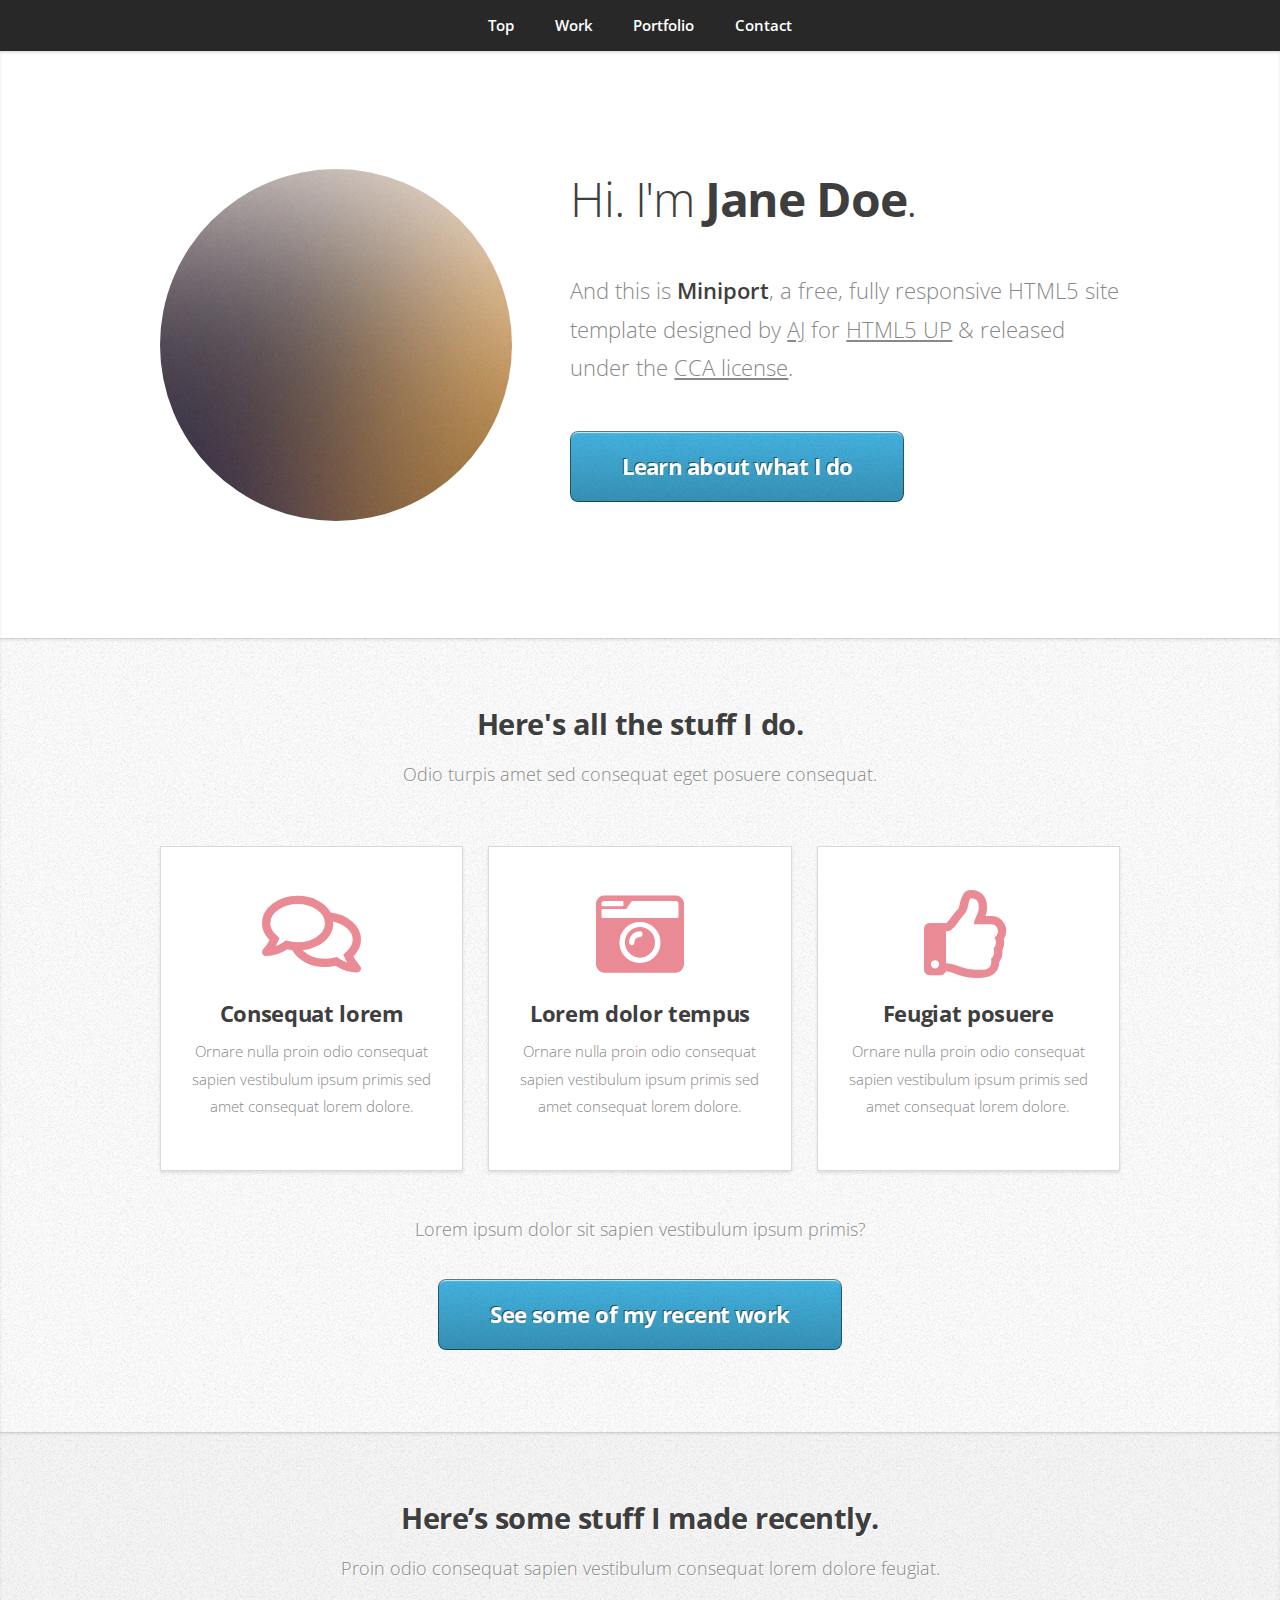
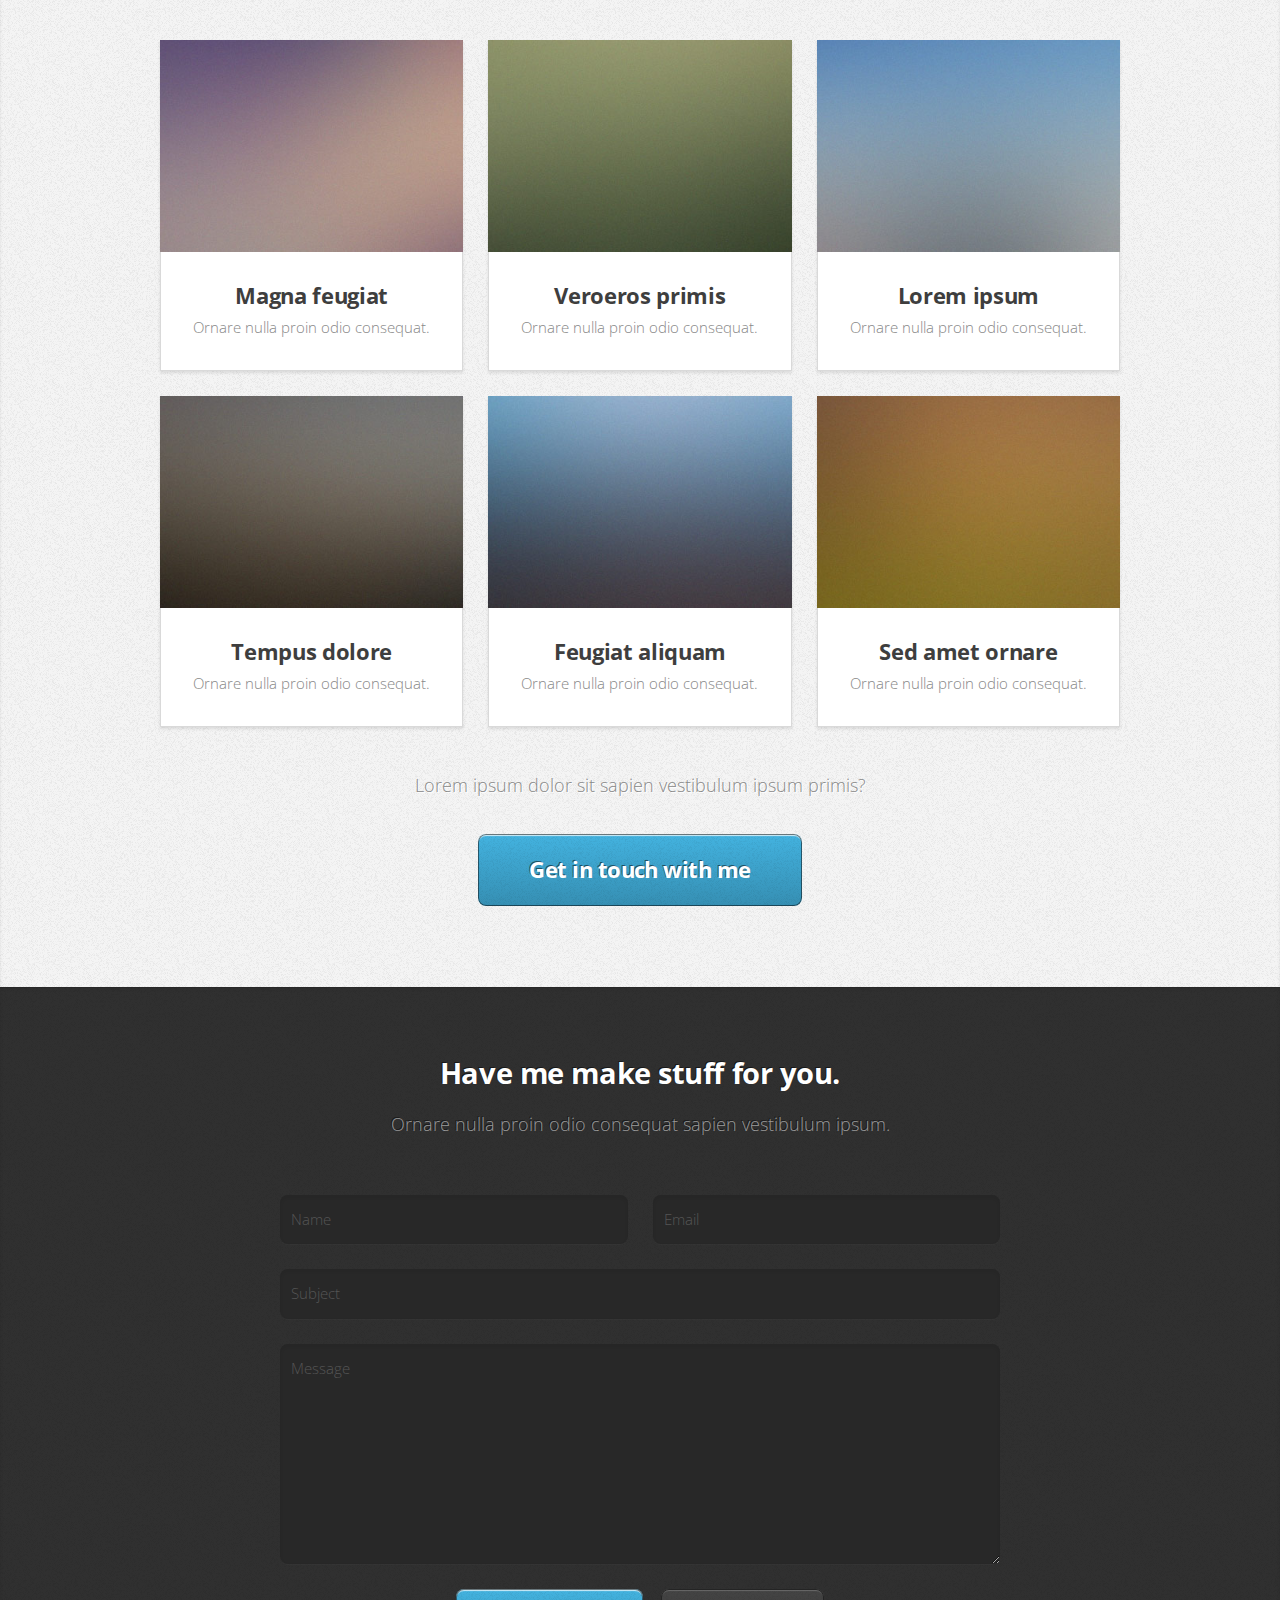
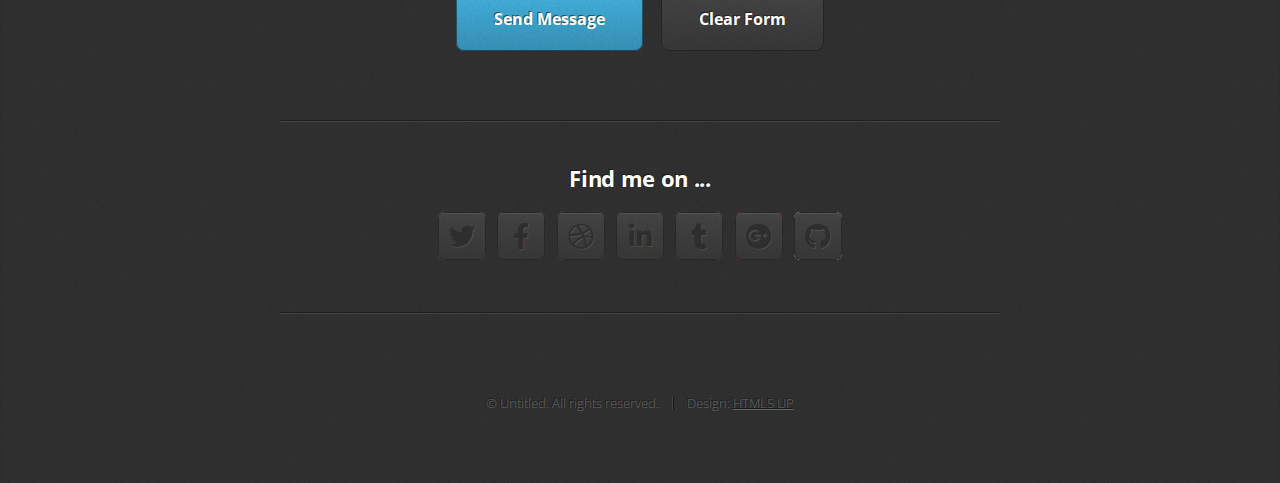
==== index.html @ e56fbe33 "addedTemplate" ====
<!DOCTYPE HTML>
<!--
	Miniport by HTML5 UP
	html5up.net | @ajlkn
	Free for personal and commercial use under the CCA 3.0 license (html5up.net/license)
-->
<html>
	<head>
		<title>Miniport by HTML5 UP</title>
		<meta charset="utf-8" />
		<meta name="viewport" content="width=device-width, initial-scale=1, user-scalable=no" />
		<link rel="stylesheet" href="assets/css/main.css" />
	</head>
	<body class="is-preload">

		<!-- Nav -->
			<nav id="nav">
				<ul class="container">
					<li><a href="#top">Top</a></li>
					<li><a href="#work">Work</a></li>
					<li><a href="#portfolio">Portfolio</a></li>
					<li><a href="#contact">Contact</a></li>
				</ul>
			</nav>

		<!-- Home -->
			<article id="top" class="wrapper style1">
				<div class="container">
					<div class="row">
						<div class="col-4 col-5-large col-12-medium">
							<span class="image fit"><img src="images/pic00.jpg" alt="" /></span>
						</div>
						<div class="col-8 col-7-large col-12-medium">
							<header>
								<h1>Hi. I'm <strong>Jane Doe</strong>.</h1>
							</header>
							<p>And this is <strong>Miniport</strong>, a free, fully responsive HTML5 site template designed by <a href="http://twitter.com/ajlkn">AJ</a> for <a href="http://html5up.net">HTML5 UP</a> &amp; released under the <a href="http://html5up.net/license">CCA license</a>.</p>
							<a href="#work" class="button large scrolly">Learn about what I do</a>
						</div>
					</div>
				</div>
			</article>

		<!-- Work -->
			<article id="work" class="wrapper style2">
				<div class="container">
					<header>
						<h2>Here's all the stuff I do.</h2>
						<p>Odio turpis amet sed consequat eget posuere consequat.</p>
					</header>
					<div class="row aln-center">
						<div class="col-4 col-6-medium col-12-small">
							<section class="box style1">
								<span class="icon featured fa-comments"></span>
								<h3>Consequat lorem</h3>
								<p>Ornare nulla proin odio consequat sapien vestibulum ipsum primis sed amet consequat lorem dolore.</p>
							</section>
						</div>
						<div class="col-4 col-6-medium col-12-small">
							<section class="box style1">
								<span class="icon solid featured fa-camera-retro"></span>
								<h3>Lorem dolor tempus</h3>
								<p>Ornare nulla proin odio consequat sapien vestibulum ipsum primis sed amet consequat lorem dolore.</p>
							</section>
						</div>
						<div class="col-4 col-6-medium col-12-small">
							<section class="box style1">
								<span class="icon featured fa-thumbs-up"></span>
								<h3>Feugiat posuere</h3>
								<p>Ornare nulla proin odio consequat sapien vestibulum ipsum primis sed amet consequat lorem dolore.</p>
							</section>
						</div>
					</div>
					<footer>
						<p>Lorem ipsum dolor sit sapien vestibulum ipsum primis?</p>
						<a href="#portfolio" class="button large scrolly">See some of my recent work</a>
					</footer>
				</div>
			</article>

		<!-- Portfolio -->
			<article id="portfolio" class="wrapper style3">
				<div class="container">
					<header>
						<h2>Here’s some stuff I made recently.</h2>
						<p>Proin odio consequat  sapien vestibulum consequat lorem dolore feugiat.</p>
					</header>
					<div class="row">
						<div class="col-4 col-6-medium col-12-small">
							<article class="box style2">
								<a href="#" class="image featured"><img src="images/pic01.jpg" alt="" /></a>
								<h3><a href="#">Magna feugiat</a></h3>
								<p>Ornare nulla proin odio consequat.</p>
							</article>
						</div>
						<div class="col-4 col-6-medium col-12-small">
							<article class="box style2">
								<a href="#" class="image featured"><img src="images/pic02.jpg" alt="" /></a>
								<h3><a href="#">Veroeros primis</a></h3>
								<p>Ornare nulla proin odio consequat.</p>
							</article>
						</div>
						<div class="col-4 col-6-medium col-12-small">
							<article class="box style2">
								<a href="#" class="image featured"><img src="images/pic03.jpg" alt="" /></a>
								<h3><a href="#">Lorem ipsum</a></h3>
								<p>Ornare nulla proin odio consequat.</p>
							</article>
						</div>
						<div class="col-4 col-6-medium col-12-small">
							<article class="box style2">
								<a href="#" class="image featured"><img src="images/pic04.jpg" alt="" /></a>
								<h3><a href="#">Tempus dolore</a></h3>
								<p>Ornare nulla proin odio consequat.</p>
							</article>
						</div>
						<div class="col-4 col-6-medium col-12-small">
							<article class="box style2">
								<a href="#" class="image featured"><img src="images/pic05.jpg" alt="" /></a>
								<h3><a href="#">Feugiat aliquam</a></h3>
								<p>Ornare nulla proin odio consequat.</p>
							</article>
						</div>
						<div class="col-4 col-6-medium col-12-small">
							<article class="box style2">
								<a href="#" class="image featured"><img src="images/pic06.jpg" alt="" /></a>
								<h3><a href="#">Sed amet ornare</a></h3>
								<p>Ornare nulla proin odio consequat.</p>
							</article>
						</div>
					</div>
					<footer>
						<p>Lorem ipsum dolor sit sapien vestibulum ipsum primis?</p>
						<a href="#contact" class="button large scrolly">Get in touch with me</a>
					</footer>
				</div>
			</article>

		<!-- Contact -->
			<article id="contact" class="wrapper style4">
				<div class="container medium">
					<header>
						<h2>Have me make stuff for you.</h2>
						<p>Ornare nulla proin odio consequat sapien vestibulum ipsum.</p>
					</header>
					<div class="row">
						<div class="col-12">
							<form method="post" action="#">
								<div class="row">
									<div class="col-6 col-12-small">
										<input type="text" name="name" id="name" placeholder="Name" />
									</div>
									<div class="col-6 col-12-small">
										<input type="text" name="email" id="email" placeholder="Email" />
									</div>
									<div class="col-12">
										<input type="text" name="subject" id="subject" placeholder="Subject" />
									</div>
									<div class="col-12">
										<textarea name="message" id="message" placeholder="Message"></textarea>
									</div>
									<div class="col-12">
										<ul class="actions">
											<li><input type="submit" value="Send Message" /></li>
											<li><input type="reset" value="Clear Form" class="alt" /></li>
										</ul>
									</div>
								</div>
							</form>
						</div>
						<div class="col-12">
							<hr />
							<h3>Find me on ...</h3>
							<ul class="social">
								<li><a href="#" class="icon brands fa-twitter"><span class="label">Twitter</span></a></li>
								<li><a href="#" class="icon brands fa-facebook-f"><span class="label">Facebook</span></a></li>
								<li><a href="#" class="icon brands fa-dribbble"><span class="label">Dribbble</span></a></li>
								<li><a href="#" class="icon brands fa-linkedin-in"><span class="label">LinkedIn</span></a></li>
								<li><a href="#" class="icon brands fa-tumblr"><span class="label">Tumblr</span></a></li>
								<li><a href="#" class="icon brands fa-google-plus"><span class="label">Google+</span></a></li>
								<li><a href="#" class="icon brands fa-github"><span class="label">Github</span></a></li>
								<!--
								<li><a href="#" class="icon solid fa-rss"><span>RSS</span></a></li>
								<li><a href="#" class="icon brands fa-instagram"><span>Instagram</span></a></li>
								<li><a href="#" class="icon brands fa-foursquare"><span>Foursquare</span></a></li>
								<li><a href="#" class="icon brands fa-skype"><span>Skype</span></a></li>
								<li><a href="#" class="icon brands fa-soundcloud"><span>Soundcloud</span></a></li>
								<li><a href="#" class="icon brands fa-youtube"><span>YouTube</span></a></li>
								<li><a href="#" class="icon brands fa-blogger"><span>Blogger</span></a></li>
								<li><a href="#" class="icon brands fa-flickr"><span>Flickr</span></a></li>
								<li><a href="#" class="icon brands fa-vimeo"><span>Vimeo</span></a></li>
								-->
							</ul>
							<hr />
						</div>
					</div>
					<footer>
						<ul id="copyright">
							<li>&copy; Untitled. All rights reserved.</li><li>Design: <a href="http://html5up.net">HTML5 UP</a></li>
						</ul>
					</footer>
				</div>
			</article>

		<!-- Scripts -->
			<script src="assets/js/jquery.min.js"></script>
			<script src="assets/js/jquery.scrolly.min.js"></script>
			<script src="assets/js/browser.min.js"></script>
			<script src="assets/js/breakpoints.min.js"></script>
			<script src="assets/js/util.js"></script>
			<script src="assets/js/main.js"></script>

	</body>
</html>
---- assets/css/main.css ----
@import url("https://fonts.googleapis.com/css?family=Open+Sans:300,300italic,600,600italic,700");
@import url("fontawesome-all.min.css");

/*
	Miniport by HTML5 UP
	html5up.net | @ajlkn
	Free for personal and commercial use under the CCA 3.0 license (html5up.net/license)
*/

html, body, div, span, applet, object,
iframe, h1, h2, h3, h4, h5, h6, p, blockquote,
pre, a, abbr, acronym, address, big, cite,
code, del, dfn, em, img, ins, kbd, q, s, samp,
small, strike, strong, sub, sup, tt, var, b,
u, i, center, dl, dt, dd, ol, ul, li, fieldset,
form, label, legend, table, caption, tbody,
tfoot, thead, tr, th, td, article, aside,
canvas, details, embed, figure, figcaption,
footer, header, hgroup, menu, nav, output, ruby,
section, summary, time, mark, audio, video {
	margin: 0;
	padding: 0;
	border: 0;
	font-size: 100%;
	font: inherit;
	vertical-align: baseline;}

article, aside, details, figcaption, figure,
footer, header, hgroup, menu, nav, section {
	display: block;}

body {
	line-height: 1;
}

ol, ul {
	list-style: none;
}

blockquote, q {
	quotes: none;
}

	blockquote:before, blockquote:after, q:before, q:after {
		content: '';
		content: none;
	}

table {
	border-collapse: collapse;
	border-spacing: 0;
}

body {
	-webkit-text-size-adjust: none;
}

mark {
	background-color: transparent;
	color: inherit;
}

input::-moz-focus-inner {
	border: 0;
	padding: 0;
}

input, select, textarea {
	-moz-appearance: none;
	-webkit-appearance: none;
	-ms-appearance: none;
	appearance: none;
}

/* Basic */

	html {
		box-sizing: border-box;
	}

	*, *:before, *:after {
		box-sizing: inherit;
	}

	body {
		padding-top: 3.5em;
	}

		body.is-preload *, body.is-preload *:before, body.is-preload *:after {
			-moz-animation: none !important;
			-webkit-animation: none !important;
			-ms-animation: none !important;
			animation: none !important;
			-moz-transition: none !important;
			-webkit-transition: none !important;
			-ms-transition: none !important;
			transition: none !important;
		}

	body, input, textarea, select {
		font-family: 'Open Sans', sans-serif;
		line-height: 1.85em;
		color: #888;
		font-weight: 300;
		font-size: 13pt;
	}

	a {
		-moz-transition: color .2s ease-in-out;
		-webkit-transition: color .2s ease-in-out;
		-ms-transition: color .2s ease-in-out;
		transition: color .2s ease-in-out;
		color: #43B3E0;
		text-decoration: underline;
	}

		a:hover {
			color: #43bff0 !important;
		}

		a img {
			border: 0;
		}

	b, strong {
		font-weight: 600;
		color: #3e3e3e;
	}

	i, em {
		font-style: italic;
	}

	sub {
		position: relative;
		top: 0.5em;
		font-size: 0.8em;
	}

	sup {
		position: relative;
		top: -0.5em;
		font-size: 0.8em;
	}

	blockquote {
		border-left: solid 0.75em #eee;
		padding: 1em 0 1em 1.5em;
		font-style: italic;
	}

	h1, h2, h3, h4, h5, h6 {
		color: #3e3e3e;
		margin: 0 0 0.75em 0;
	}

	h1 a, h2 a, h3 a, h4 a, h5 a, h6 a {
		text-decoration: none;
		color: inherit;
	}

	h2, h3, h4, h5, h6 {
		font-weight: 700;
	}

	h1 {
		font-size: 3.25em;
		letter-spacing: -0.025em;
		font-weight: 300;
	}

		h1 strong {
			font-weight: 700;
		}

	h2 {
		font-size: 2em;
		letter-spacing: -0.015em;
	}

	h3 {
		font-size: 1.5em;
		letter-spacing: -0.015em;
	}

	em, i {
		font-style: italic;
	}

	br.clear {
		clear: both;
	}

	hr {
		border: 0;
		border-top: solid 1px #444;
		border-top-color: rgba(0, 0, 0, 0.35);
		box-shadow: 0px 1px 0px 0px rgba(255, 255, 255, 0.1);
		height: 1px;
		margin: 3em 0;
	}

	p, ul, ol, dl, table {
		margin-bottom: 2em;
	}

	header {
		margin: 0 0 3em 0;
	}

		header > p {
			font-size: 1.25em;
			margin: 0;
		}

	footer {
		margin: 3em 0 0 0;
	}

		footer > p {
			font-size: 1.25em;
		}

/* Container */

	.container {
		margin: 0 auto;
		max-width: calc(100% - 50px);
		width: 1200px;
	}

		.container.medium {
			width: 900px;
		}

		@media screen and (max-width: 1680px) {

			.container {
				width: 1200px;
			}

				.container.medium {
					width: 900px;
				}

		}

		@media screen and (max-width: 1280px) {

			.container {
				width: 960px;
			}

				.container.medium {
					width: 720px;
				}

		}

		@media screen and (max-width: 980px) {

			.container {
				width: 100%;
			}

				.container.medium {
					width: 75%;
				}

		}

		@media screen and (max-width: 736px) {

			.container {
				width: 100%;
				max-width: calc(100% - 30px);
			}

				.container.medium {
					width: 100%;
				}

		}

/* Row */

	.row {
		display: flex;
		flex-wrap: wrap;
		box-sizing: border-box;
		align-items: stretch;
	}

		.row > * {
			box-sizing: border-box;
		}

		.row.gtr-uniform > * > :last-child {
			margin-bottom: 0;
		}

		.row.aln-left {
			justify-content: flex-start;
		}

		.row.aln-center {
			justify-content: center;
		}

		.row.aln-right {
			justify-content: flex-end;
		}

		.row.aln-top {
			align-items: flex-start;
		}

		.row.aln-middle {
			align-items: center;
		}

		.row.aln-bottom {
			align-items: flex-end;
		}

		.row > .imp {
			order: -1;
		}

		.row > .col-1 {
			width: 8.33333%;
		}

		.row > .off-1 {
			margin-left: 8.33333%;
		}

		.row > .col-2 {
			width: 16.66667%;
		}

		.row > .off-2 {
			margin-left: 16.66667%;
		}

		.row > .col-3 {
			width: 25%;
		}

		.row > .off-3 {
			margin-left: 25%;
		}

		.row > .col-4 {
			width: 33.33333%;
		}

		.row > .off-4 {
			margin-left: 33.33333%;
		}

		.row > .col-5 {
			width: 41.66667%;
		}

		.row > .off-5 {
			margin-left: 41.66667%;
		}

		.row > .col-6 {
			width: 50%;
		}

		.row > .off-6 {
			margin-left: 50%;
		}

		.row > .col-7 {
			width: 58.33333%;
		}

		.row > .off-7 {
			margin-left: 58.33333%;
		}

		.row > .col-8 {
			width: 66.66667%;
		}

		.row > .off-8 {
			margin-left: 66.66667%;
		}

		.row > .col-9 {
			width: 75%;
		}

		.row > .off-9 {
			margin-left: 75%;
		}

		.row > .col-10 {
			width: 83.33333%;
		}

		.row > .off-10 {
			margin-left: 83.33333%;
		}

		.row > .col-11 {
			width: 91.66667%;
		}

		.row > .off-11 {
			margin-left: 91.66667%;
		}

		.row > .col-12 {
			width: 100%;
		}

		.row > .off-12 {
			margin-left: 100%;
		}

		.row.gtr-0 {
			margin-top: 0px;
			margin-left: 0px;
		}

			.row.gtr-0 > * {
				padding: 0px 0 0 0px;
			}

			.row.gtr-0.gtr-uniform {
				margin-top: 0px;
			}

				.row.gtr-0.gtr-uniform > * {
					padding-top: 0px;
				}

		.row.gtr-25 {
			margin-top: -6.25px;
			margin-left: -6.25px;
		}

			.row.gtr-25 > * {
				padding: 6.25px 0 0 6.25px;
			}

			.row.gtr-25.gtr-uniform {
				margin-top: -6.25px;
			}

				.row.gtr-25.gtr-uniform > * {
					padding-top: 6.25px;
				}

		.row.gtr-50 {
			margin-top: -12.5px;
			margin-left: -12.5px;
		}

			.row.gtr-50 > * {
				padding: 12.5px 0 0 12.5px;
			}

			.row.gtr-50.gtr-uniform {
				margin-top: -12.5px;
			}

				.row.gtr-50.gtr-uniform > * {
					padding-top: 12.5px;
				}

		.row {
			margin-top: -25px;
			margin-left: -25px;
		}

			.row > * {
				padding: 25px 0 0 25px;
			}

			.row.gtr-uniform {
				margin-top: -25px;
			}

				.row.gtr-uniform > * {
					padding-top: 25px;
				}

		.row.gtr-150 {
			margin-top: -37.5px;
			margin-left: -37.5px;
		}

			.row.gtr-150 > * {
				padding: 37.5px 0 0 37.5px;
			}

			.row.gtr-150.gtr-uniform {
				margin-top: -37.5px;
			}

				.row.gtr-150.gtr-uniform > * {
					padding-top: 37.5px;
				}

		.row.gtr-200 {
			margin-top: -50px;
			margin-left: -50px;
		}

			.row.gtr-200 > * {
				padding: 50px 0 0 50px;
			}

			.row.gtr-200.gtr-uniform {
				margin-top: -50px;
			}

				.row.gtr-200.gtr-uniform > * {
					padding-top: 50px;
				}

		@media screen and (max-width: 1680px) {

			.row {
				display: flex;
				flex-wrap: wrap;
				box-sizing: border-box;
				align-items: stretch;
			}

				.row > * {
					box-sizing: border-box;
				}

				.row.gtr-uniform > * > :last-child {
					margin-bottom: 0;
				}

				.row.aln-left {
					justify-content: flex-start;
				}

				.row.aln-center {
					justify-content: center;
				}

				.row.aln-right {
					justify-content: flex-end;
				}

				.row.aln-top {
					align-items: flex-start;
				}

				.row.aln-middle {
					align-items: center;
				}

				.row.aln-bottom {
					align-items: flex-end;
				}

				.row > .imp-xlarge {
					order: -1;
				}

				.row > .col-1-xlarge {
					width: 8.33333%;
				}

				.row > .off-1-xlarge {
					margin-left: 8.33333%;
				}

				.row > .col-2-xlarge {
					width: 16.66667%;
				}

				.row > .off-2-xlarge {
					margin-left: 16.66667%;
				}

				.row > .col-3-xlarge {
					width: 25%;
				}

				.row > .off-3-xlarge {
					margin-left: 25%;
				}

				.row > .col-4-xlarge {
					width: 33.33333%;
				}

				.row > .off-4-xlarge {
					margin-left: 33.33333%;
				}

				.row > .col-5-xlarge {
					width: 41.66667%;
				}

				.row > .off-5-xlarge {
					margin-left: 41.66667%;
				}

				.row > .col-6-xlarge {
					width: 50%;
				}

				.row > .off-6-xlarge {
					margin-left: 50%;
				}

				.row > .col-7-xlarge {
					width: 58.33333%;
				}

				.row > .off-7-xlarge {
					margin-left: 58.33333%;
				}

				.row > .col-8-xlarge {
					width: 66.66667%;
				}

				.row > .off-8-xlarge {
					margin-left: 66.66667%;
				}

				.row > .col-9-xlarge {
					width: 75%;
				}

				.row > .off-9-xlarge {
					margin-left: 75%;
				}

				.row > .col-10-xlarge {
					width: 83.33333%;
				}

				.row > .off-10-xlarge {
					margin-left: 83.33333%;
				}

				.row > .col-11-xlarge {
					width: 91.66667%;
				}

				.row > .off-11-xlarge {
					margin-left: 91.66667%;
				}

				.row > .col-12-xlarge {
					width: 100%;
				}

				.row > .off-12-xlarge {
					margin-left: 100%;
				}

				.row.gtr-0 {
					margin-top: 0px;
					margin-left: 0px;
				}

					.row.gtr-0 > * {
						padding: 0px 0 0 0px;
					}

					.row.gtr-0.gtr-uniform {
						margin-top: 0px;
					}

						.row.gtr-0.gtr-uniform > * {
							padding-top: 0px;
						}

				.row.gtr-25 {
					margin-top: -6.25px;
					margin-left: -6.25px;
				}

					.row.gtr-25 > * {
						padding: 6.25px 0 0 6.25px;
					}

					.row.gtr-25.gtr-uniform {
						margin-top: -6.25px;
					}

						.row.gtr-25.gtr-uniform > * {
							padding-top: 6.25px;
						}

				.row.gtr-50 {
					margin-top: -12.5px;
					margin-left: -12.5px;
				}

					.row.gtr-50 > * {
						padding: 12.5px 0 0 12.5px;
					}

					.row.gtr-50.gtr-uniform {
						margin-top: -12.5px;
					}

						.row.gtr-50.gtr-uniform > * {
							padding-top: 12.5px;
						}

				.row {
					margin-top: -25px;
					margin-left: -25px;
				}

					.row > * {
						padding: 25px 0 0 25px;
					}

					.row.gtr-uniform {
						margin-top: -25px;
					}

						.row.gtr-uniform > * {
							padding-top: 25px;
						}

				.row.gtr-150 {
					margin-top: -37.5px;
					margin-left: -37.5px;
				}

					.row.gtr-150 > * {
						padding: 37.5px 0 0 37.5px;
					}

					.row.gtr-150.gtr-uniform {
						margin-top: -37.5px;
					}

						.row.gtr-150.gtr-uniform > * {
							padding-top: 37.5px;
						}

				.row.gtr-200 {
					margin-top: -50px;
					margin-left: -50px;
				}

					.row.gtr-200 > * {
						padding: 50px 0 0 50px;
					}

					.row.gtr-200.gtr-uniform {
						margin-top: -50px;
					}

						.row.gtr-200.gtr-uniform > * {
							padding-top: 50px;
						}

		}

		@media screen and (max-width: 1280px) {

			.row {
				display: flex;
				flex-wrap: wrap;
				box-sizing: border-box;
				align-items: stretch;
			}

				.row > * {
					box-sizing: border-box;
				}

				.row.gtr-uniform > * > :last-child {
					margin-bottom: 0;
				}

				.row.aln-left {
					justify-content: flex-start;
				}

				.row.aln-center {
					justify-content: center;
				}

				.row.aln-right {
					justify-content: flex-end;
				}

				.row.aln-top {
					align-items: flex-start;
				}

				.row.aln-middle {
					align-items: center;
				}

				.row.aln-bottom {
					align-items: flex-end;
				}

				.row > .imp-large {
					order: -1;
				}

				.row > .col-1-large {
					width: 8.33333%;
				}

				.row > .off-1-large {
					margin-left: 8.33333%;
				}

				.row > .col-2-large {
					width: 16.66667%;
				}

				.row > .off-2-large {
					margin-left: 16.66667%;
				}

				.row > .col-3-large {
					width: 25%;
				}

				.row > .off-3-large {
					margin-left: 25%;
				}

				.row > .col-4-large {
					width: 33.33333%;
				}

				.row > .off-4-large {
					margin-left: 33.33333%;
				}

				.row > .col-5-large {
					width: 41.66667%;
				}

				.row > .off-5-large {
					margin-left: 41.66667%;
				}

				.row > .col-6-large {
					width: 50%;
				}

				.row > .off-6-large {
					margin-left: 50%;
				}

				.row > .col-7-large {
					width: 58.33333%;
				}

				.row > .off-7-large {
					margin-left: 58.33333%;
				}

				.row > .col-8-large {
					width: 66.66667%;
				}

				.row > .off-8-large {
					margin-left: 66.66667%;
				}

				.row > .col-9-large {
					width: 75%;
				}

				.row > .off-9-large {
					margin-left: 75%;
				}

				.row > .col-10-large {
					width: 83.33333%;
				}

				.row > .off-10-large {
					margin-left: 83.33333%;
				}

				.row > .col-11-large {
					width: 91.66667%;
				}

				.row > .off-11-large {
					margin-left: 91.66667%;
				}

				.row > .col-12-large {
					width: 100%;
				}

				.row > .off-12-large {
					margin-left: 100%;
				}

				.row.gtr-0 {
					margin-top: 0px;
					margin-left: 0px;
				}

					.row.gtr-0 > * {
						padding: 0px 0 0 0px;
					}

					.row.gtr-0.gtr-uniform {
						margin-top: 0px;
					}

						.row.gtr-0.gtr-uniform > * {
							padding-top: 0px;
						}

				.row.gtr-25 {
					margin-top: -6.25px;
					margin-left: -6.25px;
				}

					.row.gtr-25 > * {
						padding: 6.25px 0 0 6.25px;
					}

					.row.gtr-25.gtr-uniform {
						margin-top: -6.25px;
					}

						.row.gtr-25.gtr-uniform > * {
							padding-top: 6.25px;
						}

				.row.gtr-50 {
					margin-top: -12.5px;
					margin-left: -12.5px;
				}

					.row.gtr-50 > * {
						padding: 12.5px 0 0 12.5px;
					}

					.row.gtr-50.gtr-uniform {
						margin-top: -12.5px;
					}

						.row.gtr-50.gtr-uniform > * {
							padding-top: 12.5px;
						}

				.row {
					margin-top: -25px;
					margin-left: -25px;
				}

					.row > * {
						padding: 25px 0 0 25px;
					}

					.row.gtr-uniform {
						margin-top: -25px;
					}

						.row.gtr-uniform > * {
							padding-top: 25px;
						}

				.row.gtr-150 {
					margin-top: -37.5px;
					margin-left: -37.5px;
				}

					.row.gtr-150 > * {
						padding: 37.5px 0 0 37.5px;
					}

					.row.gtr-150.gtr-uniform {
						margin-top: -37.5px;
					}

						.row.gtr-150.gtr-uniform > * {
							padding-top: 37.5px;
						}

				.row.gtr-200 {
					margin-top: -50px;
					margin-left: -50px;
				}

					.row.gtr-200 > * {
						padding: 50px 0 0 50px;
					}

					.row.gtr-200.gtr-uniform {
						margin-top: -50px;
					}

						.row.gtr-200.gtr-uniform > * {
							padding-top: 50px;
						}

		}

		@media screen and (max-width: 980px) {

			.row {
				display: flex;
				flex-wrap: wrap;
				box-sizing: border-box;
				align-items: stretch;
			}

				.row > * {
					box-sizing: border-box;
				}

				.row.gtr-uniform > * > :last-child {
					margin-bottom: 0;
				}

				.row.aln-left {
					justify-content: flex-start;
				}

				.row.aln-center {
					justify-content: center;
				}

				.row.aln-right {
					justify-content: flex-end;
				}

				.row.aln-top {
					align-items: flex-start;
				}

				.row.aln-middle {
					align-items: center;
				}

				.row.aln-bottom {
					align-items: flex-end;
				}

				.row > .imp-medium {
					order: -1;
				}

				.row > .col-1-medium {
					width: 8.33333%;
				}

				.row > .off-1-medium {
					margin-left: 8.33333%;
				}

				.row > .col-2-medium {
					width: 16.66667%;
				}

				.row > .off-2-medium {
					margin-left: 16.66667%;
				}

				.row > .col-3-medium {
					width: 25%;
				}

				.row > .off-3-medium {
					margin-left: 25%;
				}

				.row > .col-4-medium {
					width: 33.33333%;
				}

				.row > .off-4-medium {
					margin-left: 33.33333%;
				}

				.row > .col-5-medium {
					width: 41.66667%;
				}

				.row > .off-5-medium {
					margin-left: 41.66667%;
				}

				.row > .col-6-medium {
					width: 50%;
				}

				.row > .off-6-medium {
					margin-left: 50%;
				}

				.row > .col-7-medium {
					width: 58.33333%;
				}

				.row > .off-7-medium {
					margin-left: 58.33333%;
				}

				.row > .col-8-medium {
					width: 66.66667%;
				}

				.row > .off-8-medium {
					margin-left: 66.66667%;
				}

				.row > .col-9-medium {
					width: 75%;
				}

				.row > .off-9-medium {
					margin-left: 75%;
				}

				.row > .col-10-medium {
					width: 83.33333%;
				}

				.row > .off-10-medium {
					margin-left: 83.33333%;
				}

				.row > .col-11-medium {
					width: 91.66667%;
				}

				.row > .off-11-medium {
					margin-left: 91.66667%;
				}

				.row > .col-12-medium {
					width: 100%;
				}

				.row > .off-12-medium {
					margin-left: 100%;
				}

				.row.gtr-0 {
					margin-top: 0px;
					margin-left: 0px;
				}

					.row.gtr-0 > * {
						padding: 0px 0 0 0px;
					}

					.row.gtr-0.gtr-uniform {
						margin-top: 0px;
					}

						.row.gtr-0.gtr-uniform > * {
							padding-top: 0px;
						}

				.row.gtr-25 {
					margin-top: -6.25px;
					margin-left: -6.25px;
				}

					.row.gtr-25 > * {
						padding: 6.25px 0 0 6.25px;
					}

					.row.gtr-25.gtr-uniform {
						margin-top: -6.25px;
					}

						.row.gtr-25.gtr-uniform > * {
							padding-top: 6.25px;
						}

				.row.gtr-50 {
					margin-top: -12.5px;
					margin-left: -12.5px;
				}

					.row.gtr-50 > * {
						padding: 12.5px 0 0 12.5px;
					}

					.row.gtr-50.gtr-uniform {
						margin-top: -12.5px;
					}

						.row.gtr-50.gtr-uniform > * {
							padding-top: 12.5px;
						}

				.row {
					margin-top: -25px;
					margin-left: -25px;
				}

					.row > * {
						padding: 25px 0 0 25px;
					}

					.row.gtr-uniform {
						margin-top: -25px;
					}

						.row.gtr-uniform > * {
							padding-top: 25px;
						}

				.row.gtr-150 {
					margin-top: -37.5px;
					margin-left: -37.5px;
				}

					.row.gtr-150 > * {
						padding: 37.5px 0 0 37.5px;
					}

					.row.gtr-150.gtr-uniform {
						margin-top: -37.5px;
					}

						.row.gtr-150.gtr-uniform > * {
							padding-top: 37.5px;
						}

				.row.gtr-200 {
					margin-top: -50px;
					margin-left: -50px;
				}

					.row.gtr-200 > * {
						padding: 50px 0 0 50px;
					}

					.row.gtr-200.gtr-uniform {
						margin-top: -50px;
					}

						.row.gtr-200.gtr-uniform > * {
							padding-top: 50px;
						}

		}

		@media screen and (max-width: 736px) {

			.row {
				display: flex;
				flex-wrap: wrap;
				box-sizing: border-box;
				align-items: stretch;
			}

				.row > * {
					box-sizing: border-box;
				}

				.row.gtr-uniform > * > :last-child {
					margin-bottom: 0;
				}

				.row.aln-left {
					justify-content: flex-start;
				}

				.row.aln-center {
					justify-content: center;
				}

				.row.aln-right {
					justify-content: flex-end;
				}

				.row.aln-top {
					align-items: flex-start;
				}

				.row.aln-middle {
					align-items: center;
				}

				.row.aln-bottom {
					align-items: flex-end;
				}

				.row > .imp-small {
					order: -1;
				}

				.row > .col-1-small {
					width: 8.33333%;
				}

				.row > .off-1-small {
					margin-left: 8.33333%;
				}

				.row > .col-2-small {
					width: 16.66667%;
				}

				.row > .off-2-small {
					margin-left: 16.66667%;
				}

				.row > .col-3-small {
					width: 25%;
				}

				.row > .off-3-small {
					margin-left: 25%;
				}

				.row > .col-4-small {
					width: 33.33333%;
				}

				.row > .off-4-small {
					margin-left: 33.33333%;
				}

				.row > .col-5-small {
					width: 41.66667%;
				}

				.row > .off-5-small {
					margin-left: 41.66667%;
				}

				.row > .col-6-small {
					width: 50%;
				}

				.row > .off-6-small {
					margin-left: 50%;
				}

				.row > .col-7-small {
					width: 58.33333%;
				}

				.row > .off-7-small {
					margin-left: 58.33333%;
				}

				.row > .col-8-small {
					width: 66.66667%;
				}

				.row > .off-8-small {
					margin-left: 66.66667%;
				}

				.row > .col-9-small {
					width: 75%;
				}

				.row > .off-9-small {
					margin-left: 75%;
				}

				.row > .col-10-small {
					width: 83.33333%;
				}

				.row > .off-10-small {
					margin-left: 83.33333%;
				}

				.row > .col-11-small {
					width: 91.66667%;
				}

				.row > .off-11-small {
					margin-left: 91.66667%;
				}

				.row > .col-12-small {
					width: 100%;
				}

				.row > .off-12-small {
					margin-left: 100%;
				}

				.row.gtr-0 {
					margin-top: 0px;
					margin-left: 0px;
				}

					.row.gtr-0 > * {
						padding: 0px 0 0 0px;
					}

					.row.gtr-0.gtr-uniform {
						margin-top: 0px;
					}

						.row.gtr-0.gtr-uniform > * {
							padding-top: 0px;
						}

				.row.gtr-25 {
					margin-top: -3.75px;
					margin-left: -3.75px;
				}

					.row.gtr-25 > * {
						padding: 3.75px 0 0 3.75px;
					}

					.row.gtr-25.gtr-uniform {
						margin-top: -3.75px;
					}

						.row.gtr-25.gtr-uniform > * {
							padding-top: 3.75px;
						}

				.row.gtr-50 {
					margin-top: -7.5px;
					margin-left: -7.5px;
				}

					.row.gtr-50 > * {
						padding: 7.5px 0 0 7.5px;
					}

					.row.gtr-50.gtr-uniform {
						margin-top: -7.5px;
					}

						.row.gtr-50.gtr-uniform > * {
							padding-top: 7.5px;
						}

				.row {
					margin-top: -15px;
					margin-left: -15px;
				}

					.row > * {
						padding: 15px 0 0 15px;
					}

					.row.gtr-uniform {
						margin-top: -15px;
					}

						.row.gtr-uniform > * {
							padding-top: 15px;
						}

				.row.gtr-150 {
					margin-top: -22.5px;
					margin-left: -22.5px;
				}

					.row.gtr-150 > * {
						padding: 22.5px 0 0 22.5px;
					}

					.row.gtr-150.gtr-uniform {
						margin-top: -22.5px;
					}

						.row.gtr-150.gtr-uniform > * {
							padding-top: 22.5px;
						}

				.row.gtr-200 {
					margin-top: -30px;
					margin-left: -30px;
				}

					.row.gtr-200 > * {
						padding: 30px 0 0 30px;
					}

					.row.gtr-200.gtr-uniform {
						margin-top: -30px;
					}

						.row.gtr-200.gtr-uniform > * {
							padding-top: 30px;
						}

		}

/* Form */

	form label {
		color: #3e3e3e;
		font-weight: 700;
		display: block;
		margin: 0 0 0.5em 0;
	}

	form input[type=text],
	form input[type=email],
	form input[type=password],
	form select,
	form textarea {
		-moz-transition: background .2s ease-in-out, box-shadow .2s ease-in-out;
		-webkit-transition: background .2s ease-in-out, box-shadow .2s ease-in-out;
		-ms-transition: background .2s ease-in-out, box-shadow .2s ease-in-out;
		transition: background .2s ease-in-out, box-shadow .2s ease-in-out;
		-webkit-appearance: none;
		display: block;
		border: 0;
		padding: 0.75em;
		font-size: 1em;
		border-radius: 8px;
		border: solid 1px #ddd;
		background: #fff;
		color: #bbb;
		box-shadow: inset 0px 2px 3px 1px rgba(0, 0, 0, 0.05), 0px 1px 0px 0px rgba(255, 255, 255, 0.025);
		width: 100%;
	}

		form input[type=text]:focus,
		form input[type=email]:focus,
		form input[type=password]:focus,
		form select:focus,
		form textarea:focus {
			background: #fafafa;
			box-shadow: inset 0px 2px 5px 0px rgba(0, 0, 0, 0.05), 0px 1px 0px 0px rgba(255, 255, 255, 0.025), inset 0px 0px 2px 1px #43bff0;
		}

	form textarea {
		height: 15em;
	}

	form .actions:last-child {
		margin-bottom: 0;
	}

	form ::-webkit-input-placeholder {
		color: #555 !important;
	}

	form :-moz-placeholder {
		color: #555 !important;
	}

	form ::-moz-placeholder {
		color: #555 !important;
	}

	form :-ms-input-placeholder {
		color: #555 !important;
	}

	form ::-moz-focus-inner {
		border: 0;
	}

/* Tables */

	table {
		width: 100%;
	}

		table.default {
			width: 100%;
		}

			table.default tr {
				border-top: solid 1px #eee;
			}

				table.default tr:first-child {
					border-top: 0;
				}

			table.default td {
				padding: 0.5em 1em 0.5em 1em;
			}

			table.default th {
				text-align: left;
				padding: 0.5em 1em 0.5em 1em;
				font-weight: 600;
				margin: 0 0 1em 0;
			}

			table.default thead {
				background: #4f4f4f;
				color: #fff;
			}

/* Section/Article */

	section, article {
		margin-bottom: 3em;
	}

	section > :last-child,
	article > :last-child,
	section:last-child,
	article:last-child {
		margin-bottom: 0;
	}

/* Image */

	.image {
		display: inline-block;
		position: relative;
	}

		.image img {
			display: block;
			width: 100%;
		}

		.image.fit {
			display: block;
			width: 100%;
		}

		.image.featured {
			display: block;
			width: 100%;
			margin: 0 0 2em 0;
		}

		.image.left {
			float: left;
			margin: 0 2em 2em 0;
		}

		.image.centered {
			display: block;
			margin: 0 0 2em 0;
		}

			.image.centered img {
				margin: 0 auto;
				width: auto;
			}

/* Button */

	input[type="button"],
	input[type="submit"],
	input[type="reset"],
	button,
	.button {
		background-image: url("images/bg.png"), -moz-linear-gradient(top, rgba(0, 0, 0, 0), rgba(0, 0, 0, 0.2));
		background-image: url("images/bg.png"), -webkit-linear-gradient(top, rgba(0, 0, 0, 0), rgba(0, 0, 0, 0.2));
		background-image: url("images/bg.png"), -ms-linear-gradient(top, rgba(0, 0, 0, 0), rgba(0, 0, 0, 0.2));
		background-image: url("images/bg.png"), linear-gradient(top, rgba(0, 0, 0, 0), rgba(0, 0, 0, 0.2));
		-moz-transition: background-color .2s ease-in-out;
		-webkit-transition: background-color .2s ease-in-out;
		-ms-transition: background-color .2s ease-in-out;
		transition: background-color .2s ease-in-out;
		-webkit-appearance: none;
		position: relative;
		display: inline-block;
		color: #fff !important;
		text-decoration: none;
		font-weight: 700;
		border: 0;
		outline: 0;
		cursor: pointer;
		border-radius: 8px;
		text-shadow: -1px -1px 0.5px rgba(0, 0, 0, 0.5);
		overflow: hidden;
		box-shadow: inset 0px 0px 0px 1px rgba(0, 0, 0, 0.5), inset 0px 2px 1px 0px rgba(255, 255, 255, 0.75);
		background-color: #43B3E0;
		padding: 1em 2.35em 1em 2.35em;
		font-size: 1.1em;
		max-width: 24em;
	}

		input[type="button"]:hover,
		input[type="submit"]:hover,
		input[type="reset"]:hover,
		button:hover,
		.button:hover {
			background-color: #43bff0;
			color: #fff !important;
		}

		input[type="button"]:active,
		input[type="submit"]:active,
		input[type="reset"]:active,
		button:active,
		.button:active {
			background-color: #3BA8D3;
			top: 1px;
		}

		input[type="button"].large,
		input[type="submit"].large,
		input[type="reset"].large,
		button.large,
		.button.large {
			font-size: 1.5em;
			letter-spacing: -0.025em;
		}

		input[type="button"].alt,
		input[type="submit"].alt,
		input[type="reset"].alt,
		button.alt,
		.button.alt {
			background-color: #444;
			box-shadow: inset 0px 0px 0px 1px #242424, inset 0px 2px 1px 0px rgba(255, 255, 255, 0.2);
		}

			input[type="button"].alt:hover,
			input[type="submit"].alt:hover,
			input[type="reset"].alt:hover,
			button.alt:hover,
			.button.alt:hover {
				background-color: #4f4f4f;
				color: #fff !important;
			}

			input[type="button"].alt:active,
			input[type="submit"].alt:active,
			input[type="reset"].alt:active,
			button.alt:active,
			.button.alt:active {
				background-color: #3f3f3f;
			}

/* List */

	ul {
		list-style: disc;
		padding-left: 1em;
	}

		ul li {
			padding-left: 0.5em;
		}

	ol {
		list-style: decimal;
		padding-left: 1.25em;
	}

		ol li {
			padding-left: 0.25em;
		}

/* Social */

	ul.social {
		cursor: default;
		margin: 0;
		list-style: none;
		padding-left: 0;
	}

		ul.social li {
			position: relative;
			display: inline-block;
			margin: 0.25em;
			top: 0;
			padding-left: 0;
		}

			ul.social li a {
				-moz-transition: top .2s ease-in-out;
				-webkit-transition: top .2s ease-in-out;
				-ms-transition: top .2s ease-in-out;
				transition: top .2s ease-in-out;
				display: block;
				width: 48px;
				height: 48px;
				border-radius: 6px;
				top: 0;
				position: relative;
			}

				ul.social li a:before {
					background-image: url("images/bg.png"), -moz-linear-gradient(top, rgba(0, 0, 0, 0), rgba(0, 0, 0, 0.2));
					background-image: url("images/bg.png"), -webkit-linear-gradient(top, rgba(0, 0, 0, 0), rgba(0, 0, 0, 0.2));
					background-image: url("images/bg.png"), -ms-linear-gradient(top, rgba(0, 0, 0, 0), rgba(0, 0, 0, 0.2));
					background-image: url("images/bg.png"), linear-gradient(top, rgba(0, 0, 0, 0), rgba(0, 0, 0, 0.2));
					-moz-transition: background-color .2s ease-in-out;
					-webkit-transition: background-color .2s ease-in-out;
					-ms-transition: background-color .2s ease-in-out;
					transition: background-color .2s ease-in-out;
					background-color: #444;
					border-radius: 6px;
					box-shadow: inset 0px 0px 0px 1px #282828, inset 0px 2px 1px 0px rgba(255, 255, 255, 0.1);
					color: #2E2E2E !important;
					display: block;
					font-size: 26px;
					height: 48px;
					line-height: 48px;
					text-align: center;
					outline: 0;
					overflow: hidden;
					text-shadow: 1px 1px 0px rgba(255, 255, 255, 0.1);
					width: 48px;
				}

				ul.social li a.fa-twitter {
					background-color: #2DAAE4;
				}

				ul.social li a.fa-facebook-f {
					background-color: #3C5A98;
				}

				ul.social li a.fa-dribbble {
					background-color: #C4376B;
				}

				ul.social li a.fa-linkedin-in {
					background-color: #006599;
				}

				ul.social li a.fa-tumblr {
					background-color: #51718A;
				}

				ul.social li a.fa-google-plus {
					background-color: #DA2713;
				}

				ul.social li a.fa-github {
					background-color: #FAFAFA;
				}

				ul.social li a.fa-rss {
					background-color: #F2600B;
				}

				ul.social li a.fa-instagram {
					background-color: #E0D7C8;
				}

				ul.social li a.fa-foursquare {
					background-color: #39A3D4;
				}

				ul.social li a.fa-skype {
					background-color: #10BEF1;
				}

				ul.social li a.fa-soundcloud {
					background-color: #FE5419;
				}

				ul.social li a.fa-youtube {
					background-color: #BF2E25;
				}

				ul.social li a.fa-blogger {
					background-color: #FF6501;
				}

				ul.social li a.fa-flickr {
					background-color: #0062DB;
				}

				ul.social li a.fa-vimeo {
					background-color: #4C8AB0;
				}

				ul.social li a:hover {
					top: -5px;
				}

					ul.social li a:hover:before {
						background-color: transparent;
					}

/* Actions */

	ul.actions {
		list-style: none;
		padding-left: 0;
	}

		ul.actions li {
			display: inline-block;
			margin: 0 0 0 1em;
			padding-left: 0;
		}

			ul.actions li:first-child {
				margin-left: 0;
			}

/* Box */

	.box {
		background: #fff;
		box-shadow: inset 0px 0px 0px 1px rgba(0, 0, 0, 0.15), 0px 2px 3px 0px rgba(0, 0, 0, 0.1);
		text-align: center;
		padding: 2em;
	}

		.box.style1 {
			padding: 3em 2em 3.5em 2em;
		}

			.box.style1 h3 {
				margin-bottom: 0.5em;
			}

		.box.style2 h3 {
			margin-bottom: 0.25em;
		}

		.box.style2 .image {
			position: relative;
			left: 2em;
			top: 2em;
			margin: -4em 0 4em -4em;
			width: auto;
		}

/* Icons */

	.icon {
		text-decoration: none;
		text-decoration: none;
	}

		.icon:before {
			-moz-osx-font-smoothing: grayscale;
			-webkit-font-smoothing: antialiased;
			display: inline-block;
			font-style: normal;
			font-variant: normal;
			text-rendering: auto;
			line-height: 1;
			text-transform: none !important;
			font-family: 'Font Awesome 5 Free';
			font-weight: 400;
		}

		.icon:before {
			font-size: 1.25em;
		}

		.icon > .label {
			display: none;
		}

		.icon.solid:before {
			font-weight: 900;
		}

		.icon.brands:before {
			font-family: 'Font Awesome 5 Brands';
		}

		.icon.featured {
			color: #EA8A95;
			display: block;
			margin: 0 0 1.5em 0;
			cursor: default;
		}

			.icon.featured:before {
				font-size: 6em;
			}

/* Wrappers */

	.wrapper {
		background-image: url("images/bg.png");
		box-shadow: inset 0px 1px 0px 0px rgba(0, 0, 0, 0.05), inset 0px 2px 3px 0px rgba(0, 0, 0, 0.1);
		padding: 8em 0 8em 0;
		text-align: center;
	}

		.wrapper.style1 {
			background-image: none;
			background-color: #fff;
		}

		.wrapper.style2 {
			background-color: #fafafa;
			text-shadow: 1px 1px 0px #fff;
		}

		.wrapper.style3 {
			background-color: #f4f4f4;
			text-shadow: 1px 1px 0px #fff;
		}

		.wrapper.style4 {
			background-color: #303030;
			color: #999;
			text-shadow: -1px -1px 0px #181818;
		}

			.wrapper.style4 h1, .wrapper.style4 h2, .wrapper.style4 h3, .wrapper.style4 h4, .wrapper.style4 h5, .wrapper.style4 h6 {
				color: #fff;
			}

			.wrapper.style4 form input[type=text],
			.wrapper.style4 form input[type=password],
			.wrapper.style4 form select,
			.wrapper.style4 form textarea {
				border: none;
				background: #282828;
			}

				.wrapper.style4 form input[type=text]:focus,
				.wrapper.style4 form input[type=password]:focus,
				.wrapper.style4 form select:focus,
				.wrapper.style4 form textarea:focus {
					background: #252525;
				}

/* Nav */

	#nav {
		background-color: #282828;
		text-align: center;
		position: fixed;
		left: 0;
		top: 0;
		width: 100%;
		z-index: 10000;
		cursor: default;
		height: 3.5em;
		line-height: 3.5em;
	}

		#nav ul {
			margin-bottom: 0;
			list-style: none;
			padding-left: 0;
		}

		#nav li {
			display: inline-block;
			padding-left: 0;
		}

		#nav a {
			-moz-transition: background-color .2s ease-in-out;
			-webkit-transition: background-color .2s ease-in-out;
			-ms-transition: background-color .2s ease-in-out;
			transition: background-color .2s ease-in-out;
			position: relative;
			display: block;
			color: #fff;
			text-decoration: none;
			outline: 0;
			font-weight: 600;
			border-radius: 8px;
			color: #fff;
			height: 2.5em;
			line-height: 2.5em;
			padding: 0 1.25em;
		}

			#nav a:hover {
				color: #fff !important;
				background: #383838;
			}

			#nav a.active {
				background: #484848;
			}

				#nav a.active:before {
					content: '';
					display: block;
					position: absolute;
					bottom: -0.6em;
					left: 50%;
					margin-left: -0.75em;
					border-left: solid 0.75em transparent;
					border-right: solid 0.75em transparent;
					border-top: solid 0.6em #282828;
				}

/* Articles */

	body > article {
		margin-bottom: 0;
	}

	#top {
		padding: 10em 0 10em 0;
		text-align: left;
	}

		#top .image {
			border-radius: 100%;
			width: 20em;
			height: 20em;
			margin: 0;
		}

			#top .image img {
				border-radius: 100%;
			}

		#top h1 {
			margin-top: 0.35em;
		}

		#top p {
			font-size: 1.5em;
			line-height: 1.75em;
		}

			#top p a {
				color: inherit;
			}

	#contact footer {
		font-size: 0.9em;
	}

/* Copyright */

	#copyright {
		color: #666;
		font-size: 1em;
		line-height: 1em;
		list-style: none;
		padding-left: 0;
		margin-bottom: 0;
	}

		#copyright li {
			display: inline-block;
			border-left: solid 1px rgba(0, 0, 0, 0.5);
			box-shadow: -1px 0px 0px 0px rgba(255, 255, 255, 0.1);
			padding: 0 0 0 1em;
			margin: 0 0 0 1em;
		}

			#copyright li:first-child {
				border: 0;
				box-shadow: none;
				padding-left: 0;
				margin-left: 0;
			}

		#copyright a {
			-moz-transition: color .2s ease-in-out;
			-webkit-transition: color .2s ease-in-out;
			-ms-transition: color .2s ease-in-out;
			transition: color .2s ease-in-out;
			color: inherit;
		}

			#copyright a:hover {
				color: #777;
			}

/* Large */

	@media screen and (max-width: 1280px) {

		/* Basic */

			body {
				font-size: 11pt;
			}

			input, textarea, select {
				font-size: 11pt;
			}

			header {
				margin: 0 0 4em 0;
			}

		/* Wrappers */

			.wrapper {
				padding: 5em 0 5em 0;
				text-align: center;
			}

				.wrapper.style4 .row-special {
					margin: 2em 0 0 0;
					padding: 2em 0 2em 0;
				}

		/* Articles */

			#top {
				padding: 8em 0;
			}

				#top .image {
					width: 24em;
					height: 24em;
					margin: 0;
				}

	}

/* Medium */

	@media screen and (max-width: 980px) {

		/* Articles */

			#top {
				text-align: center;
				padding: 5em 0;
			}

				#top .image {
					margin: 0 auto 2em auto;
				}

	}

/* Small */

	@media screen and (max-width: 736px) {

		/* Basic */

			body {
				padding-top: 44px;
			}

			body, input, textarea, select {
				line-height: 1.75em;
				font-size: 10pt;
				letter-spacing: 0;
			}

			h1, h2, h3, h4, h5, h6 {
				font-size: 1.25em;
				margin: 0 0 0.4em 0;
			}

			h1 {
				font-size: 2.25em;
				line-height: 1.25em;
			}

			header {
				margin: 0 0 2em 0;
			}

				header > p {
					font-size: 1.25em;
				}

			footer {
				margin: 2.5em 0 0 0;
			}

				footer > p {
					font-size: 1.25em;
				}

			hr {
				margin: 1.5em 0 2em 0;
			}

		/* Section/Article */

			section, article {
				clear: both;
			}

		/* Button */

			input[type="button"],
			input[type="submit"],
			input[type="reset"],
			button,
			.button {
				text-align: center;
				font-size: 1.2em;
				width: 100%;
				padding: 1em 0 1em 0;
			}

				input[type="button"].large,
				input[type="submit"].large,
				input[type="reset"].large,
				button.large,
				.button.large {
					font-size: 1.2em;
					letter-spacing: 0;
				}

		/* Social */

			ul.social {
				padding: 1em 0.5em 0 0.5em;
			}

				ul.social li {
					margin: 0.5em 0.5em 0.5em 0.5em;
				}

					ul.social li a {
						top: 0 !important;
					}

						ul.social li a:before {
							background-color: transparent !important;
						}

		/* Actions */

			ul.actions {
				margin: 0;
			}

				ul.actions li {
					display: block;
					margin: 15px 0 0 0;
				}

					ul.actions li:first-child {
						margin-top: 0;
					}

		/* Box */

			.box {
				padding: 30px 20px 30px 20px;
				margin: 0 0 20px 0 !important;
			}

				.box h3 {
					margin-bottom: 0.25em;
				}

				.box .image.centered {
					margin-bottom: 1em;
				}

				.box .image.featured {
					position: relative;
					left: 20px;
					top: 20px;
					margin: -50px 0 50px -40px;
					width: auto;
				}

				.box.style1 {
					max-width: 32em;
					margin-left: auto !important;
					margin-right: auto !important;
				}

				.box.style2 {
					max-width: 32em;
					margin-left: auto !important;
					margin-right: auto !important;
				}

		/* Wrappers */

			.wrapper {
				padding: 3em 0;
				text-align: center;
			}

		/* Nav */

			#nav {
				height: 44px;
				line-height: 44px;
			}

				#nav a {
					padding: 0 0.75em;
					height: inherit;
					line-height: inherit;
					border-radius: 0;
				}

					#nav a:hover {
						background-color: transparent;
					}

		/* Articles */

			#top {
				padding: 3em 0;
			}

				#top .image {
					width: 15em;
					height: 15em;
					margin-bottom: 0;
				}

				#top p {
					font-size: 1em;
				}

			#contact footer {
				margin: 0;
			}

		/* Copyright */

			#copyright {
				font-size: 1em;
				margin: 0;
			}

				#copyright li {
					display: block;
					margin: 1em 0 0 0;
					padding: 0;
					box-shadow: none;
					border-left: 0;
				}

					#copyright li:first-child {
						margin-top: 0;
					}

	}
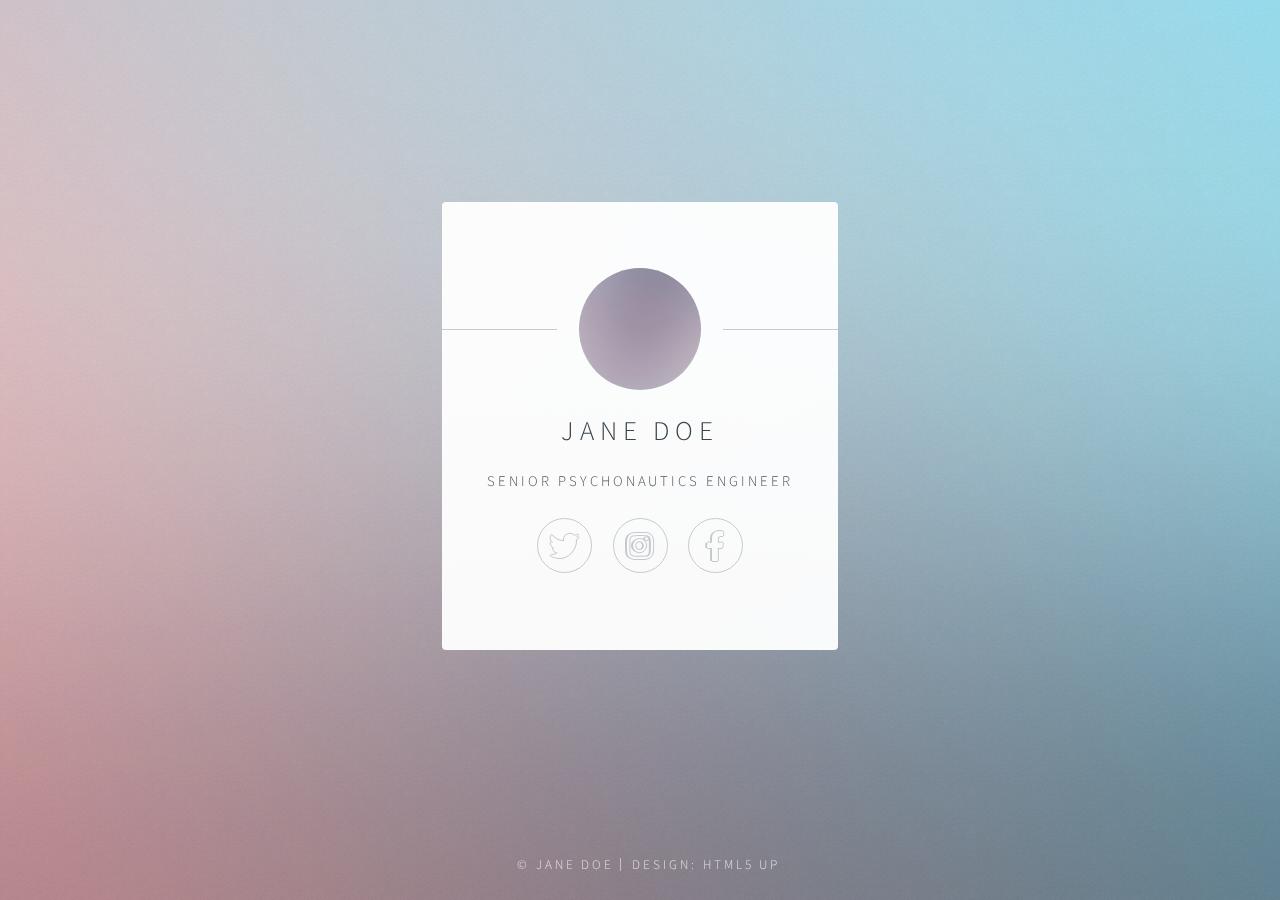
==== commit 4d250f57: "testingNewTemplate" ====
--- a/index.html
+++ b/index.html
@@ -1,214 +1,91 @@
 <!DOCTYPE HTML>
 <!--
-	Miniport by HTML5 UP
+	Identity by HTML5 UP
 	html5up.net | @ajlkn
 	Free for personal and commercial use under the CCA 3.0 license (html5up.net/license)
 -->
 <html>
 	<head>
-		<title>Miniport by HTML5 UP</title>
+		<title>Identity by HTML5 UP</title>
 		<meta charset="utf-8" />
 		<meta name="viewport" content="width=device-width, initial-scale=1, user-scalable=no" />
 		<link rel="stylesheet" href="assets/css/main.css" />
+		<noscript><link rel="stylesheet" href="assets/css/noscript.css" /></noscript>
 	</head>
 	<body class="is-preload">
 
-		<!-- Nav -->
-			<nav id="nav">
-				<ul class="container">
-					<li><a href="#top">Top</a></li>
-					<li><a href="#work">Work</a></li>
-					<li><a href="#portfolio">Portfolio</a></li>
-					<li><a href="#contact">Contact</a></li>
-				</ul>
-			</nav>
+		<!-- Wrapper -->
+			<div id="wrapper">
 
-		<!-- Home -->
-			<article id="top" class="wrapper style1">
-				<div class="container">
-					<div class="row">
-						<div class="col-4 col-5-large col-12-medium">
-							<span class="image fit"><img src="images/pic00.jpg" alt="" /></span>
-						</div>
-						<div class="col-8 col-7-large col-12-medium">
-							<header>
-								<h1>Hi. I'm <strong>Jane Doe</strong>.</h1>
-							</header>
-							<p>And this is <strong>Miniport</strong>, a free, fully responsive HTML5 site template designed by <a href="http://twitter.com/ajlkn">AJ</a> for <a href="http://html5up.net">HTML5 UP</a> &amp; released under the <a href="http://html5up.net/license">CCA license</a>.</p>
-							<a href="#work" class="button large scrolly">Learn about what I do</a>
-						</div>
-					</div>
-				</div>
-			</article>
+				<!-- Main -->
+					<section id="main">
+						<header>
+							<span class="avatar"><img src="images/avatar.jpg" alt="" /></span>
+							<h1>Jane Doe</h1>
+							<p>Senior Psychonautics Engineer</p>
+						</header>
+						<!--
+						<hr />
+						<h2>Extra Stuff!</h2>
+						<form method="post" action="#">
+							<div class="fields">
+								<div class="field">
+									<input type="text" name="name" id="name" placeholder="Name" />
+								</div>
+								<div class="field">
+									<input type="email" name="email" id="email" placeholder="Email" />
+								</div>
+								<div class="field">
+									<select name="department" id="department">
+										<option value="">Department</option>
+										<option value="sales">Sales</option>
+										<option value="tech">Tech Support</option>
+										<option value="null">/dev/null</option>
+									</select>
+								</div>
+								<div class="field">
+									<textarea name="message" id="message" placeholder="Message" rows="4"></textarea>
+								</div>
+								<div class="field">
+									<input type="checkbox" id="human" name="human" /><label for="human">I'm a human</label>
+								</div>
+								<div class="field">
+									<label>But are you a robot?</label>
+									<input type="radio" id="robot_yes" name="robot" /><label for="robot_yes">Yes</label>
+									<input type="radio" id="robot_no" name="robot" /><label for="robot_no">No</label>
+								</div>
+							</div>
+							<ul class="actions special">
+								<li><a href="#" class="button">Get Started</a></li>
+							</ul>
+						</form>
+						<hr />
+						-->
+						<footer>
+							<ul class="icons">
+								<li><a href="#" class="icon brands fa-twitter">Twitter</a></li>
+								<li><a href="#" class="icon brands fa-instagram">Instagram</a></li>
+								<li><a href="#" class="icon brands fa-facebook-f">Facebook</a></li>
+							</ul>
+						</footer>
+					</section>
 
-		<!-- Work -->
-			<article id="work" class="wrapper style2">
-				<div class="container">
-					<header>
-						<h2>Here's all the stuff I do.</h2>
-						<p>Odio turpis amet sed consequat eget posuere consequat.</p>
-					</header>
-					<div class="row aln-center">
-						<div class="col-4 col-6-medium col-12-small">
-							<section class="box style1">
-								<span class="icon featured fa-comments"></span>
-								<h3>Consequat lorem</h3>
-								<p>Ornare nulla proin odio consequat sapien vestibulum ipsum primis sed amet consequat lorem dolore.</p>
-							</section>
-						</div>
-						<div class="col-4 col-6-medium col-12-small">
-							<section class="box style1">
-								<span class="icon solid featured fa-camera-retro"></span>
-								<h3>Lorem dolor tempus</h3>
-								<p>Ornare nulla proin odio consequat sapien vestibulum ipsum primis sed amet consequat lorem dolore.</p>
-							</section>
-						</div>
-						<div class="col-4 col-6-medium col-12-small">
-							<section class="box style1">
-								<span class="icon featured fa-thumbs-up"></span>
-								<h3>Feugiat posuere</h3>
-								<p>Ornare nulla proin odio consequat sapien vestibulum ipsum primis sed amet consequat lorem dolore.</p>
-							</section>
-						</div>
-					</div>
-					<footer>
-						<p>Lorem ipsum dolor sit sapien vestibulum ipsum primis?</p>
-						<a href="#portfolio" class="button large scrolly">See some of my recent work</a>
-					</footer>
-				</div>
-			</article>
-
-		<!-- Portfolio -->
-			<article id="portfolio" class="wrapper style3">
-				<div class="container">
-					<header>
-						<h2>Here’s some stuff I made recently.</h2>
-						<p>Proin odio consequat  sapien vestibulum consequat lorem dolore feugiat.</p>
-					</header>
-					<div class="row">
-						<div class="col-4 col-6-medium col-12-small">
-							<article class="box style2">
-								<a href="#" class="image featured"><img src="images/pic01.jpg" alt="" /></a>
-								<h3><a href="#">Magna feugiat</a></h3>
-								<p>Ornare nulla proin odio consequat.</p>
-							</article>
-						</div>
-						<div class="col-4 col-6-medium col-12-small">
-							<article class="box style2">
-								<a href="#" class="image featured"><img src="images/pic02.jpg" alt="" /></a>
-								<h3><a href="#">Veroeros primis</a></h3>
-								<p>Ornare nulla proin odio consequat.</p>
-							</article>
-						</div>
-						<div class="col-4 col-6-medium col-12-small">
-							<article class="box style2">
-								<a href="#" class="image featured"><img src="images/pic03.jpg" alt="" /></a>
-								<h3><a href="#">Lorem ipsum</a></h3>
-								<p>Ornare nulla proin odio consequat.</p>
-							</article>
-						</div>
-						<div class="col-4 col-6-medium col-12-small">
-							<article class="box style2">
-								<a href="#" class="image featured"><img src="images/pic04.jpg" alt="" /></a>
-								<h3><a href="#">Tempus dolore</a></h3>
-								<p>Ornare nulla proin odio consequat.</p>
-							</article>
-						</div>
-						<div class="col-4 col-6-medium col-12-small">
-							<article class="box style2">
-								<a href="#" class="image featured"><img src="images/pic05.jpg" alt="" /></a>
-								<h3><a href="#">Feugiat aliquam</a></h3>
-								<p>Ornare nulla proin odio consequat.</p>
-							</article>
-						</div>
-						<div class="col-4 col-6-medium col-12-small">
-							<article class="box style2">
-								<a href="#" class="image featured"><img src="images/pic06.jpg" alt="" /></a>
-								<h3><a href="#">Sed amet ornare</a></h3>
-								<p>Ornare nulla proin odio consequat.</p>
-							</article>
-						</div>
-					</div>
-					<footer>
-						<p>Lorem ipsum dolor sit sapien vestibulum ipsum primis?</p>
-						<a href="#contact" class="button large scrolly">Get in touch with me</a>
-					</footer>
-				</div>
-			</article>
-
-		<!-- Contact -->
-			<article id="contact" class="wrapper style4">
-				<div class="container medium">
-					<header>
-						<h2>Have me make stuff for you.</h2>
-						<p>Ornare nulla proin odio consequat sapien vestibulum ipsum.</p>
-					</header>
-					<div class="row">
-						<div class="col-12">
-							<form method="post" action="#">
-								<div class="row">
-									<div class="col-6 col-12-small">
-										<input type="text" name="name" id="name" placeholder="Name" />
-									</div>
-									<div class="col-6 col-12-small">
-										<input type="text" name="email" id="email" placeholder="Email" />
-									</div>
-									<div class="col-12">
-										<input type="text" name="subject" id="subject" placeholder="Subject" />
-									</div>
-									<div class="col-12">
-										<textarea name="message" id="message" placeholder="Message"></textarea>
-									</div>
-									<div class="col-12">
-										<ul class="actions">
-											<li><input type="submit" value="Send Message" /></li>
-											<li><input type="reset" value="Clear Form" class="alt" /></li>
-										</ul>
-									</div>
-								</div>
-							</form>
-						</div>
-						<div class="col-12">
-							<hr />
-							<h3>Find me on ...</h3>
-							<ul class="social">
-								<li><a href="#" class="icon brands fa-twitter"><span class="label">Twitter</span></a></li>
-								<li><a href="#" class="icon brands fa-facebook-f"><span class="label">Facebook</span></a></li>
-								<li><a href="#" class="icon brands fa-dribbble"><span class="label">Dribbble</span></a></li>
-								<li><a href="#" class="icon brands fa-linkedin-in"><span class="label">LinkedIn</span></a></li>
-								<li><a href="#" class="icon brands fa-tumblr"><span class="label">Tumblr</span></a></li>
-								<li><a href="#" class="icon brands fa-google-plus"><span class="label">Google+</span></a></li>
-								<li><a href="#" class="icon brands fa-github"><span class="label">Github</span></a></li>
-								<!--
-								<li><a href="#" class="icon solid fa-rss"><span>RSS</span></a></li>
-								<li><a href="#" class="icon brands fa-instagram"><span>Instagram</span></a></li>
-								<li><a href="#" class="icon brands fa-foursquare"><span>Foursquare</span></a></li>
-								<li><a href="#" class="icon brands fa-skype"><span>Skype</span></a></li>
-								<li><a href="#" class="icon brands fa-soundcloud"><span>Soundcloud</span></a></li>
-								<li><a href="#" class="icon brands fa-youtube"><span>YouTube</span></a></li>
-								<li><a href="#" class="icon brands fa-blogger"><span>Blogger</span></a></li>
-								<li><a href="#" class="icon brands fa-flickr"><span>Flickr</span></a></li>
-								<li><a href="#" class="icon brands fa-vimeo"><span>Vimeo</span></a></li>
-								-->
-							</ul>
-							<hr />
-						</div>
-					</div>
-					<footer>
-						<ul id="copyright">
-							<li>&copy; Untitled. All rights reserved.</li><li>Design: <a href="http://html5up.net">HTML5 UP</a></li>
+				<!-- Footer -->
+					<footer id="footer">
+						<ul class="copyright">
+							<li>&copy; Jane Doe</li><li>Design: <a href="http://html5up.net">HTML5 UP</a></li>
 						</ul>
 					</footer>
-				</div>
-			</article>
+
+			</div>
 
 		<!-- Scripts -->
-			<script src="assets/js/jquery.min.js"></script>
-			<script src="assets/js/jquery.scrolly.min.js"></script>
-			<script src="assets/js/browser.min.js"></script>
-			<script src="assets/js/breakpoints.min.js"></script>
-			<script src="assets/js/util.js"></script>
-			<script src="assets/js/main.js"></script>
+			<script>
+				if ('addEventListener' in window) {
+					window.addEventListener('load', function() { document.body.className = document.body.className.replace(/\bis-preload\b/, ''); });
+					document.body.className += (navigator.userAgent.match(/(MSIE|rv:11\.0)/) ? ' is-ie' : '');
+				}
+			</script>
 
 	</body>
 </html>--- a/assets/css/main.css
+++ b/assets/css/main.css
@@ -1,78 +1,90 @@
-@import url("https://fonts.googleapis.com/css?family=Open+Sans:300,300italic,600,600italic,700");
-@import url("fontawesome-all.min.css");
+@import url(fontawesome-all.min.css);
+@import url("https://fonts.googleapis.com/css?family=Source+Sans+Pro:300");
 
 /*
-	Miniport by HTML5 UP
+	Identity by HTML5 UP
 	html5up.net | @ajlkn
 	Free for personal and commercial use under the CCA 3.0 license (html5up.net/license)
 */
 
-html, body, div, span, applet, object,
-iframe, h1, h2, h3, h4, h5, h6, p, blockquote,
-pre, a, abbr, acronym, address, big, cite,
-code, del, dfn, em, img, ins, kbd, q, s, samp,
-small, strike, strong, sub, sup, tt, var, b,
-u, i, center, dl, dt, dd, ol, ul, li, fieldset,
-form, label, legend, table, caption, tbody,
-tfoot, thead, tr, th, td, article, aside,
-canvas, details, embed, figure, figcaption,
-footer, header, hgroup, menu, nav, output, ruby,
-section, summary, time, mark, audio, video {
-	margin: 0;
-	padding: 0;
-	border: 0;
-	font-size: 100%;
-	font: inherit;
-	vertical-align: baseline;}
-
-article, aside, details, figcaption, figure,
-footer, header, hgroup, menu, nav, section {
-	display: block;}
-
-body {
-	line-height: 1;
-}
-
-ol, ul {
-	list-style: none;
-}
-
-blockquote, q {
-	quotes: none;
-}
-
-	blockquote:before, blockquote:after, q:before, q:after {
-		content: '';
-		content: none;
-	}
-
-table {
-	border-collapse: collapse;
-	border-spacing: 0;
-}
-
-body {
-	-webkit-text-size-adjust: none;
-}
-
-mark {
-	background-color: transparent;
-	color: inherit;
-}
-
-input::-moz-focus-inner {
-	border: 0;
-	padding: 0;
-}
-
-input, select, textarea {
-	-moz-appearance: none;
-	-webkit-appearance: none;
-	-ms-appearance: none;
-	appearance: none;
-}
+/* Icon (alt) */
+
+	html, body, div, span, applet, object,
+	iframe, h1, h2, h3, h4, h5, h6, p, blockquote,
+	pre, a, abbr, acronym, address, big, cite,
+	code, del, dfn, em, img, ins, kbd, q, s, samp,
+	small, strike, strong, sub, sup, tt, var, b,
+	u, i, center, dl, dt, dd, ol, ul, li, fieldset,
+	form, label, legend, table, caption, tbody,
+	tfoot, thead, tr, th, td, article, aside,
+	canvas, details, embed, figure, figcaption,
+	footer, header, hgroup, menu, nav, output, ruby,
+	section, summary, time, mark, audio, video {
+		margin: 0;
+		padding: 0;
+		border: 0;
+		font-size: 100%;
+		font: inherit;
+		vertical-align: baseline;
+	}
+
+	article, aside, details, figcaption, figure,
+	footer, header, hgroup, menu, nav, section {
+		display: block;
+	}
+
+	body {
+		line-height: 1;
+	}
+
+	ol, ul {
+		list-style: none;
+	}
+
+	blockquote, q {
+		quotes: none;
+	}
+
+		blockquote:before, blockquote:after, q:before, q:after {
+			content: '';
+			content: none;
+		}
+
+	table {
+		border-collapse: collapse;
+		border-spacing: 0;
+	}
+
+	body {
+		-webkit-text-size-adjust: none;
+	}
+
+	mark {
+		background-color: transparent;
+		color: inherit;
+	}
+
+	input::-moz-focus-inner {
+		border: 0;
+		padding: 0;
+	}
+
+	input, select, textarea {
+		-moz-appearance: none;
+		-webkit-appearance: none;
+		-ms-appearance: none;
+		appearance: none;
+	}
 
 /* Basic */
+
+	@media screen and (max-width: 480px) {
+
+		html, body {
+			min-width: 320px;
+		}
+
+	}
 
 	html {
 		box-sizing: border-box;
@@ -82,1866 +94,441 @@
 		box-sizing: inherit;
 	}
 
+	body.is-preload *, body.is-preload *:before, body.is-preload *:after {
+		-moz-animation: none !important;
+		-webkit-animation: none !important;
+		-ms-animation: none !important;
+		animation: none !important;
+		-moz-transition: none !important;
+		-webkit-transition: none !important;
+		-ms-transition: none !important;
+		transition: none !important;
+	}
+
+	html {
+		height: 100%;
+	}
+
 	body {
-		padding-top: 3.5em;
-	}
-
-		body.is-preload *, body.is-preload *:before, body.is-preload *:after {
-			-moz-animation: none !important;
-			-webkit-animation: none !important;
-			-ms-animation: none !important;
-			animation: none !important;
-			-moz-transition: none !important;
-			-webkit-transition: none !important;
-			-ms-transition: none !important;
-			transition: none !important;
-		}
-
-	body, input, textarea, select {
-		font-family: 'Open Sans', sans-serif;
-		line-height: 1.85em;
-		color: #888;
+		height: 100%;
+		background-color: #ffffff;
+		background-image: url("images/overlay.png"), -moz-linear-gradient(60deg, rgba(255, 165, 150, 0.5) 5%, rgba(0, 228, 255, 0.35)), url("../../images/bg.jpg");
+		background-image: url("images/overlay.png"), -webkit-linear-gradient(60deg, rgba(255, 165, 150, 0.5) 5%, rgba(0, 228, 255, 0.35)), url("../../images/bg.jpg");
+		background-image: url("images/overlay.png"), -ms-linear-gradient(60deg, rgba(255, 165, 150, 0.5) 5%, rgba(0, 228, 255, 0.35)), url("../../images/bg.jpg");
+		background-image: url("images/overlay.png"), linear-gradient(60deg, rgba(255, 165, 150, 0.5) 5%, rgba(0, 228, 255, 0.35)), url("../../images/bg.jpg");
+		background-repeat: repeat,			no-repeat,			no-repeat;
+		background-size: 100px 100px, cover,				cover;
+		background-position: top left,		center center,		bottom center;
+		background-attachment: fixed,			fixed,				fixed;
+	}
+
+		body:after {
+			content: '';
+			display: block;
+			position: fixed;
+			top: 0;
+			left: 0;
+			width: 100%;
+			height: inherit;
+			opacity: 0;
+			z-index: 1;
+			background-color: #ffffff;
+			background-image: url("images/overlay.png"), -moz-linear-gradient(60deg, rgba(255, 165, 150, 0.5) 5%, rgba(0, 228, 255, 0.35));
+			background-image: url("images/overlay.png"), -webkit-linear-gradient(60deg, rgba(255, 165, 150, 0.5) 5%, rgba(0, 228, 255, 0.35));
+			background-image: url("images/overlay.png"), -ms-linear-gradient(60deg, rgba(255, 165, 150, 0.5) 5%, rgba(0, 228, 255, 0.35));
+			background-image: url("images/overlay.png"), linear-gradient(60deg, rgba(255, 165, 150, 0.5) 5%, rgba(0, 228, 255, 0.35));
+			background-repeat: repeat,			no-repeat;
+			background-size: 100px 100px, cover;
+			background-position: top left,		center center;
+			-moz-transition: opacity 1.75s ease-out;
+			-webkit-transition: opacity 1.75s ease-out;
+			-ms-transition: opacity 1.75s ease-out;
+			transition: opacity 1.75s ease-out;
+		}
+
+		body.is-preload:after {
+			opacity: 1;
+		}
+
+/* Type */
+
+	body, input, select, textarea {
+		color: #414f57;
+		font-family: "Source Sans Pro", Helvetica, sans-serif;
+		font-size: 14pt;
 		font-weight: 300;
-		font-size: 13pt;
-	}
+		line-height: 2;
+		letter-spacing: 0.2em;
+		text-transform: uppercase;
+	}
+
+		@media screen and (max-width: 1680px) {
+
+			body, input, select, textarea {
+				font-size: 11pt;
+			}
+
+		}
+
+		@media screen and (max-width: 480px) {
+
+			body, input, select, textarea {
+				font-size: 10pt;
+				line-height: 1.75;
+			}
+
+		}
 
 	a {
-		-moz-transition: color .2s ease-in-out;
-		-webkit-transition: color .2s ease-in-out;
-		-ms-transition: color .2s ease-in-out;
-		transition: color .2s ease-in-out;
-		color: #43B3E0;
-		text-decoration: underline;
-	}
+		-moz-transition: color 0.2s ease, border-color 0.2s ease;
+		-webkit-transition: color 0.2s ease, border-color 0.2s ease;
+		-ms-transition: color 0.2s ease, border-color 0.2s ease;
+		transition: color 0.2s ease, border-color 0.2s ease;
+		color: inherit;
+		text-decoration: none;
+	}
+
+		a:before {
+			-moz-transition: color 0.2s ease, text-shadow 0.2s ease;
+			-webkit-transition: color 0.2s ease, text-shadow 0.2s ease;
+			-ms-transition: color 0.2s ease, text-shadow 0.2s ease;
+			transition: color 0.2s ease, text-shadow 0.2s ease;
+		}
 
 		a:hover {
-			color: #43bff0 !important;
-		}
-
-		a img {
-			border: 0;
-		}
-
-	b, strong {
-		font-weight: 600;
-		color: #3e3e3e;
-	}
-
-	i, em {
+			color: #ff7496;
+		}
+
+	strong, b {
+		color: #313f47;
+	}
+
+	em, i {
 		font-style: italic;
 	}
 
+	p {
+		margin: 0 0 1.5em 0;
+	}
+
+	h1, h2, h3, h4, h5, h6 {
+		color: #313f47;
+		line-height: 1.5;
+		margin: 0 0 0.75em 0;
+	}
+
+		h1 a, h2 a, h3 a, h4 a, h5 a, h6 a {
+			color: inherit;
+			text-decoration: none;
+		}
+
+	h1 {
+		font-size: 1.85em;
+		letter-spacing: 0.22em;
+		margin: 0 0 0.525em 0;
+	}
+
+	h2 {
+		font-size: 1.25em;
+	}
+
+	h3 {
+		font-size: 1em;
+	}
+
+	h4 {
+		font-size: 1em;
+	}
+
+	h5 {
+		font-size: 1em;
+	}
+
+	h6 {
+		font-size: 1em;
+	}
+
+	@media screen and (max-width: 480px) {
+
+		h1 {
+			font-size: 1.65em;
+		}
+
+	}
+
 	sub {
+		font-size: 0.8em;
 		position: relative;
 		top: 0.5em;
+	}
+
+	sup {
 		font-size: 0.8em;
-	}
-
-	sup {
 		position: relative;
 		top: -0.5em;
-		font-size: 0.8em;
-	}
-
-	blockquote {
-		border-left: solid 0.75em #eee;
-		padding: 1em 0 1em 1.5em;
-		font-style: italic;
-	}
-
-	h1, h2, h3, h4, h5, h6 {
-		color: #3e3e3e;
-		margin: 0 0 0.75em 0;
-	}
-
-	h1 a, h2 a, h3 a, h4 a, h5 a, h6 a {
-		text-decoration: none;
-		color: inherit;
-	}
-
-	h2, h3, h4, h5, h6 {
-		font-weight: 700;
-	}
-
-	h1 {
-		font-size: 3.25em;
-		letter-spacing: -0.025em;
-		font-weight: 300;
-	}
-
-		h1 strong {
-			font-weight: 700;
-		}
-
-	h2 {
-		font-size: 2em;
-		letter-spacing: -0.015em;
-	}
-
-	h3 {
-		font-size: 1.5em;
-		letter-spacing: -0.015em;
-	}
-
-	em, i {
-		font-style: italic;
-	}
-
-	br.clear {
-		clear: both;
 	}
 
 	hr {
 		border: 0;
-		border-top: solid 1px #444;
-		border-top-color: rgba(0, 0, 0, 0.35);
-		box-shadow: 0px 1px 0px 0px rgba(255, 255, 255, 0.1);
-		height: 1px;
+		border-bottom: solid 1px #c8cccf;
 		margin: 3em 0;
 	}
 
-	p, ul, ol, dl, table {
-		margin-bottom: 2em;
-	}
-
-	header {
-		margin: 0 0 3em 0;
-	}
-
-		header > p {
-			font-size: 1.25em;
-			margin: 0;
-		}
-
-	footer {
-		margin: 3em 0 0 0;
-	}
-
-		footer > p {
-			font-size: 1.25em;
-		}
-
-/* Container */
-
-	.container {
-		margin: 0 auto;
-		max-width: calc(100% - 50px);
-		width: 1200px;
-	}
-
-		.container.medium {
-			width: 900px;
-		}
-
-		@media screen and (max-width: 1680px) {
-
-			.container {
-				width: 1200px;
-			}
-
-				.container.medium {
-					width: 900px;
-				}
-
-		}
-
-		@media screen and (max-width: 1280px) {
-
-			.container {
-				width: 960px;
-			}
-
-				.container.medium {
-					width: 720px;
-				}
-
-		}
-
-		@media screen and (max-width: 980px) {
-
-			.container {
-				width: 100%;
-			}
-
-				.container.medium {
-					width: 75%;
-				}
-
-		}
-
-		@media screen and (max-width: 736px) {
-
-			.container {
-				width: 100%;
-				max-width: calc(100% - 30px);
-			}
-
-				.container.medium {
-					width: 100%;
-				}
-
-		}
-
-/* Row */
-
-	.row {
-		display: flex;
-		flex-wrap: wrap;
-		box-sizing: border-box;
-		align-items: stretch;
-	}
-
-		.row > * {
-			box-sizing: border-box;
-		}
-
-		.row.gtr-uniform > * > :last-child {
+/* Form */
+
+	form {
+		margin: 0 0 1.5em 0;
+	}
+
+		form > :last-child {
 			margin-bottom: 0;
 		}
 
-		.row.aln-left {
-			justify-content: flex-start;
-		}
-
-		.row.aln-center {
-			justify-content: center;
-		}
-
-		.row.aln-right {
-			justify-content: flex-end;
-		}
-
-		.row.aln-top {
-			align-items: flex-start;
-		}
-
-		.row.aln-middle {
-			align-items: center;
-		}
-
-		.row.aln-bottom {
-			align-items: flex-end;
-		}
-
-		.row > .imp {
-			order: -1;
-		}
-
-		.row > .col-1 {
-			width: 8.33333%;
-		}
-
-		.row > .off-1 {
-			margin-left: 8.33333%;
-		}
-
-		.row > .col-2 {
-			width: 16.66667%;
-		}
-
-		.row > .off-2 {
-			margin-left: 16.66667%;
-		}
-
-		.row > .col-3 {
-			width: 25%;
-		}
-
-		.row > .off-3 {
-			margin-left: 25%;
-		}
-
-		.row > .col-4 {
-			width: 33.33333%;
-		}
-
-		.row > .off-4 {
-			margin-left: 33.33333%;
-		}
-
-		.row > .col-5 {
-			width: 41.66667%;
-		}
-
-		.row > .off-5 {
-			margin-left: 41.66667%;
-		}
-
-		.row > .col-6 {
-			width: 50%;
-		}
-
-		.row > .off-6 {
-			margin-left: 50%;
-		}
-
-		.row > .col-7 {
-			width: 58.33333%;
-		}
-
-		.row > .off-7 {
-			margin-left: 58.33333%;
-		}
-
-		.row > .col-8 {
-			width: 66.66667%;
-		}
-
-		.row > .off-8 {
-			margin-left: 66.66667%;
-		}
-
-		.row > .col-9 {
-			width: 75%;
-		}
-
-		.row > .off-9 {
-			margin-left: 75%;
-		}
-
-		.row > .col-10 {
-			width: 83.33333%;
-		}
-
-		.row > .off-10 {
-			margin-left: 83.33333%;
-		}
-
-		.row > .col-11 {
-			width: 91.66667%;
-		}
-
-		.row > .off-11 {
-			margin-left: 91.66667%;
-		}
-
-		.row > .col-12 {
-			width: 100%;
-		}
-
-		.row > .off-12 {
-			margin-left: 100%;
-		}
-
-		.row.gtr-0 {
-			margin-top: 0px;
-			margin-left: 0px;
-		}
-
-			.row.gtr-0 > * {
-				padding: 0px 0 0 0px;
-			}
-
-			.row.gtr-0.gtr-uniform {
-				margin-top: 0px;
-			}
-
-				.row.gtr-0.gtr-uniform > * {
-					padding-top: 0px;
-				}
-
-		.row.gtr-25 {
-			margin-top: -6.25px;
-			margin-left: -6.25px;
-		}
-
-			.row.gtr-25 > * {
-				padding: 6.25px 0 0 6.25px;
-			}
-
-			.row.gtr-25.gtr-uniform {
-				margin-top: -6.25px;
-			}
-
-				.row.gtr-25.gtr-uniform > * {
-					padding-top: 6.25px;
-				}
-
-		.row.gtr-50 {
-			margin-top: -12.5px;
-			margin-left: -12.5px;
-		}
-
-			.row.gtr-50 > * {
-				padding: 12.5px 0 0 12.5px;
-			}
-
-			.row.gtr-50.gtr-uniform {
-				margin-top: -12.5px;
-			}
-
-				.row.gtr-50.gtr-uniform > * {
-					padding-top: 12.5px;
-				}
-
-		.row {
-			margin-top: -25px;
-			margin-left: -25px;
-		}
-
-			.row > * {
-				padding: 25px 0 0 25px;
-			}
-
-			.row.gtr-uniform {
-				margin-top: -25px;
-			}
-
-				.row.gtr-uniform > * {
-					padding-top: 25px;
-				}
-
-		.row.gtr-150 {
-			margin-top: -37.5px;
-			margin-left: -37.5px;
-		}
-
-			.row.gtr-150 > * {
-				padding: 37.5px 0 0 37.5px;
-			}
-
-			.row.gtr-150.gtr-uniform {
-				margin-top: -37.5px;
-			}
-
-				.row.gtr-150.gtr-uniform > * {
-					padding-top: 37.5px;
-				}
-
-		.row.gtr-200 {
-			margin-top: -50px;
-			margin-left: -50px;
-		}
-
-			.row.gtr-200 > * {
-				padding: 50px 0 0 50px;
-			}
-
-			.row.gtr-200.gtr-uniform {
-				margin-top: -50px;
-			}
-
-				.row.gtr-200.gtr-uniform > * {
-					padding-top: 50px;
-				}
-
-		@media screen and (max-width: 1680px) {
-
-			.row {
-				display: flex;
-				flex-wrap: wrap;
-				box-sizing: border-box;
-				align-items: stretch;
-			}
-
-				.row > * {
-					box-sizing: border-box;
-				}
-
-				.row.gtr-uniform > * > :last-child {
-					margin-bottom: 0;
-				}
-
-				.row.aln-left {
-					justify-content: flex-start;
-				}
-
-				.row.aln-center {
-					justify-content: center;
-				}
-
-				.row.aln-right {
-					justify-content: flex-end;
-				}
-
-				.row.aln-top {
-					align-items: flex-start;
-				}
-
-				.row.aln-middle {
-					align-items: center;
-				}
-
-				.row.aln-bottom {
-					align-items: flex-end;
-				}
-
-				.row > .imp-xlarge {
-					order: -1;
-				}
-
-				.row > .col-1-xlarge {
-					width: 8.33333%;
-				}
-
-				.row > .off-1-xlarge {
-					margin-left: 8.33333%;
-				}
-
-				.row > .col-2-xlarge {
-					width: 16.66667%;
-				}
-
-				.row > .off-2-xlarge {
-					margin-left: 16.66667%;
-				}
-
-				.row > .col-3-xlarge {
-					width: 25%;
-				}
-
-				.row > .off-3-xlarge {
-					margin-left: 25%;
-				}
-
-				.row > .col-4-xlarge {
-					width: 33.33333%;
-				}
-
-				.row > .off-4-xlarge {
-					margin-left: 33.33333%;
-				}
-
-				.row > .col-5-xlarge {
-					width: 41.66667%;
-				}
-
-				.row > .off-5-xlarge {
-					margin-left: 41.66667%;
-				}
-
-				.row > .col-6-xlarge {
-					width: 50%;
-				}
-
-				.row > .off-6-xlarge {
-					margin-left: 50%;
-				}
-
-				.row > .col-7-xlarge {
-					width: 58.33333%;
-				}
-
-				.row > .off-7-xlarge {
-					margin-left: 58.33333%;
-				}
-
-				.row > .col-8-xlarge {
-					width: 66.66667%;
-				}
-
-				.row > .off-8-xlarge {
-					margin-left: 66.66667%;
-				}
-
-				.row > .col-9-xlarge {
-					width: 75%;
-				}
-
-				.row > .off-9-xlarge {
-					margin-left: 75%;
-				}
-
-				.row > .col-10-xlarge {
-					width: 83.33333%;
-				}
-
-				.row > .off-10-xlarge {
-					margin-left: 83.33333%;
-				}
-
-				.row > .col-11-xlarge {
-					width: 91.66667%;
-				}
-
-				.row > .off-11-xlarge {
-					margin-left: 91.66667%;
-				}
-
-				.row > .col-12-xlarge {
-					width: 100%;
-				}
-
-				.row > .off-12-xlarge {
-					margin-left: 100%;
-				}
-
-				.row.gtr-0 {
-					margin-top: 0px;
-					margin-left: 0px;
-				}
-
-					.row.gtr-0 > * {
-						padding: 0px 0 0 0px;
+		form > .fields {
+			display: -moz-flex;
+			display: -webkit-flex;
+			display: -ms-flex;
+			display: flex;
+			-moz-flex-wrap: wrap;
+			-webkit-flex-wrap: wrap;
+			-ms-flex-wrap: wrap;
+			flex-wrap: wrap;
+			width: calc(100% + 2.25em);
+			margin: -1.125em 0 1.5em -1.125em;
+		}
+
+			form > .fields > .field {
+				-moz-flex-grow: 0;
+				-webkit-flex-grow: 0;
+				-ms-flex-grow: 0;
+				flex-grow: 0;
+				-moz-flex-shrink: 0;
+				-webkit-flex-shrink: 0;
+				-ms-flex-shrink: 0;
+				flex-shrink: 0;
+				padding: 1.125em 0 0 1.125em;
+				width: calc(100% - 1.125em);
+			}
+
+				form > .fields > .field.half {
+					width: calc(50% - 0.5625em);
+				}
+
+				form > .fields > .field.third {
+					width: calc(100%/3 - 0.375em);
+				}
+
+				form > .fields > .field.quarter {
+					width: calc(25% - 0.28125em);
+				}
+
+		@media screen and (max-width: 480px) {
+
+			form > .fields {
+				width: calc(100% + 2.25em);
+				margin: -1.125em 0 1.5em -1.125em;
+			}
+
+				form > .fields > .field {
+					padding: 1.125em 0 0 1.125em;
+					width: calc(100% - 1.125em);
+				}
+
+					form > .fields > .field.half {
+						width: calc(100% - 1.125em);
 					}
 
-					.row.gtr-0.gtr-uniform {
-						margin-top: 0px;
+					form > .fields > .field.third {
+						width: calc(100% - 1.125em);
 					}
 
-						.row.gtr-0.gtr-uniform > * {
-							padding-top: 0px;
-						}
-
-				.row.gtr-25 {
-					margin-top: -6.25px;
-					margin-left: -6.25px;
-				}
-
-					.row.gtr-25 > * {
-						padding: 6.25px 0 0 6.25px;
+					form > .fields > .field.quarter {
+						width: calc(100% - 1.125em);
 					}
 
-					.row.gtr-25.gtr-uniform {
-						margin-top: -6.25px;
-					}
-
-						.row.gtr-25.gtr-uniform > * {
-							padding-top: 6.25px;
-						}
-
-				.row.gtr-50 {
-					margin-top: -12.5px;
-					margin-left: -12.5px;
-				}
-
-					.row.gtr-50 > * {
-						padding: 12.5px 0 0 12.5px;
-					}
-
-					.row.gtr-50.gtr-uniform {
-						margin-top: -12.5px;
-					}
-
-						.row.gtr-50.gtr-uniform > * {
-							padding-top: 12.5px;
-						}
-
-				.row {
-					margin-top: -25px;
-					margin-left: -25px;
-				}
-
-					.row > * {
-						padding: 25px 0 0 25px;
-					}
-
-					.row.gtr-uniform {
-						margin-top: -25px;
-					}
-
-						.row.gtr-uniform > * {
-							padding-top: 25px;
-						}
-
-				.row.gtr-150 {
-					margin-top: -37.5px;
-					margin-left: -37.5px;
-				}
-
-					.row.gtr-150 > * {
-						padding: 37.5px 0 0 37.5px;
-					}
-
-					.row.gtr-150.gtr-uniform {
-						margin-top: -37.5px;
-					}
-
-						.row.gtr-150.gtr-uniform > * {
-							padding-top: 37.5px;
-						}
-
-				.row.gtr-200 {
-					margin-top: -50px;
-					margin-left: -50px;
-				}
-
-					.row.gtr-200 > * {
-						padding: 50px 0 0 50px;
-					}
-
-					.row.gtr-200.gtr-uniform {
-						margin-top: -50px;
-					}
-
-						.row.gtr-200.gtr-uniform > * {
-							padding-top: 50px;
-						}
-
-		}
-
-		@media screen and (max-width: 1280px) {
-
-			.row {
-				display: flex;
-				flex-wrap: wrap;
-				box-sizing: border-box;
-				align-items: stretch;
-			}
-
-				.row > * {
-					box-sizing: border-box;
-				}
-
-				.row.gtr-uniform > * > :last-child {
-					margin-bottom: 0;
-				}
-
-				.row.aln-left {
-					justify-content: flex-start;
-				}
-
-				.row.aln-center {
-					justify-content: center;
-				}
-
-				.row.aln-right {
-					justify-content: flex-end;
-				}
-
-				.row.aln-top {
-					align-items: flex-start;
-				}
-
-				.row.aln-middle {
-					align-items: center;
-				}
-
-				.row.aln-bottom {
-					align-items: flex-end;
-				}
-
-				.row > .imp-large {
-					order: -1;
-				}
-
-				.row > .col-1-large {
-					width: 8.33333%;
-				}
-
-				.row > .off-1-large {
-					margin-left: 8.33333%;
-				}
-
-				.row > .col-2-large {
-					width: 16.66667%;
-				}
-
-				.row > .off-2-large {
-					margin-left: 16.66667%;
-				}
-
-				.row > .col-3-large {
-					width: 25%;
-				}
-
-				.row > .off-3-large {
-					margin-left: 25%;
-				}
-
-				.row > .col-4-large {
-					width: 33.33333%;
-				}
-
-				.row > .off-4-large {
-					margin-left: 33.33333%;
-				}
-
-				.row > .col-5-large {
-					width: 41.66667%;
-				}
-
-				.row > .off-5-large {
-					margin-left: 41.66667%;
-				}
-
-				.row > .col-6-large {
-					width: 50%;
-				}
-
-				.row > .off-6-large {
-					margin-left: 50%;
-				}
-
-				.row > .col-7-large {
-					width: 58.33333%;
-				}
-
-				.row > .off-7-large {
-					margin-left: 58.33333%;
-				}
-
-				.row > .col-8-large {
-					width: 66.66667%;
-				}
-
-				.row > .off-8-large {
-					margin-left: 66.66667%;
-				}
-
-				.row > .col-9-large {
-					width: 75%;
-				}
-
-				.row > .off-9-large {
-					margin-left: 75%;
-				}
-
-				.row > .col-10-large {
-					width: 83.33333%;
-				}
-
-				.row > .off-10-large {
-					margin-left: 83.33333%;
-				}
-
-				.row > .col-11-large {
-					width: 91.66667%;
-				}
-
-				.row > .off-11-large {
-					margin-left: 91.66667%;
-				}
-
-				.row > .col-12-large {
-					width: 100%;
-				}
-
-				.row > .off-12-large {
-					margin-left: 100%;
-				}
-
-				.row.gtr-0 {
-					margin-top: 0px;
-					margin-left: 0px;
-				}
-
-					.row.gtr-0 > * {
-						padding: 0px 0 0 0px;
-					}
-
-					.row.gtr-0.gtr-uniform {
-						margin-top: 0px;
-					}
-
-						.row.gtr-0.gtr-uniform > * {
-							padding-top: 0px;
-						}
-
-				.row.gtr-25 {
-					margin-top: -6.25px;
-					margin-left: -6.25px;
-				}
-
-					.row.gtr-25 > * {
-						padding: 6.25px 0 0 6.25px;
-					}
-
-					.row.gtr-25.gtr-uniform {
-						margin-top: -6.25px;
-					}
-
-						.row.gtr-25.gtr-uniform > * {
-							padding-top: 6.25px;
-						}
-
-				.row.gtr-50 {
-					margin-top: -12.5px;
-					margin-left: -12.5px;
-				}
-
-					.row.gtr-50 > * {
-						padding: 12.5px 0 0 12.5px;
-					}
-
-					.row.gtr-50.gtr-uniform {
-						margin-top: -12.5px;
-					}
-
-						.row.gtr-50.gtr-uniform > * {
-							padding-top: 12.5px;
-						}
-
-				.row {
-					margin-top: -25px;
-					margin-left: -25px;
-				}
-
-					.row > * {
-						padding: 25px 0 0 25px;
-					}
-
-					.row.gtr-uniform {
-						margin-top: -25px;
-					}
-
-						.row.gtr-uniform > * {
-							padding-top: 25px;
-						}
-
-				.row.gtr-150 {
-					margin-top: -37.5px;
-					margin-left: -37.5px;
-				}
-
-					.row.gtr-150 > * {
-						padding: 37.5px 0 0 37.5px;
-					}
-
-					.row.gtr-150.gtr-uniform {
-						margin-top: -37.5px;
-					}
-
-						.row.gtr-150.gtr-uniform > * {
-							padding-top: 37.5px;
-						}
-
-				.row.gtr-200 {
-					margin-top: -50px;
-					margin-left: -50px;
-				}
-
-					.row.gtr-200 > * {
-						padding: 50px 0 0 50px;
-					}
-
-					.row.gtr-200.gtr-uniform {
-						margin-top: -50px;
-					}
-
-						.row.gtr-200.gtr-uniform > * {
-							padding-top: 50px;
-						}
-
-		}
-
-		@media screen and (max-width: 980px) {
-
-			.row {
-				display: flex;
-				flex-wrap: wrap;
-				box-sizing: border-box;
-				align-items: stretch;
-			}
-
-				.row > * {
-					box-sizing: border-box;
-				}
-
-				.row.gtr-uniform > * > :last-child {
-					margin-bottom: 0;
-				}
-
-				.row.aln-left {
-					justify-content: flex-start;
-				}
-
-				.row.aln-center {
-					justify-content: center;
-				}
-
-				.row.aln-right {
-					justify-content: flex-end;
-				}
-
-				.row.aln-top {
-					align-items: flex-start;
-				}
-
-				.row.aln-middle {
-					align-items: center;
-				}
-
-				.row.aln-bottom {
-					align-items: flex-end;
-				}
-
-				.row > .imp-medium {
-					order: -1;
-				}
-
-				.row > .col-1-medium {
-					width: 8.33333%;
-				}
-
-				.row > .off-1-medium {
-					margin-left: 8.33333%;
-				}
-
-				.row > .col-2-medium {
-					width: 16.66667%;
-				}
-
-				.row > .off-2-medium {
-					margin-left: 16.66667%;
-				}
-
-				.row > .col-3-medium {
-					width: 25%;
-				}
-
-				.row > .off-3-medium {
-					margin-left: 25%;
-				}
-
-				.row > .col-4-medium {
-					width: 33.33333%;
-				}
-
-				.row > .off-4-medium {
-					margin-left: 33.33333%;
-				}
-
-				.row > .col-5-medium {
-					width: 41.66667%;
-				}
-
-				.row > .off-5-medium {
-					margin-left: 41.66667%;
-				}
-
-				.row > .col-6-medium {
-					width: 50%;
-				}
-
-				.row > .off-6-medium {
-					margin-left: 50%;
-				}
-
-				.row > .col-7-medium {
-					width: 58.33333%;
-				}
-
-				.row > .off-7-medium {
-					margin-left: 58.33333%;
-				}
-
-				.row > .col-8-medium {
-					width: 66.66667%;
-				}
-
-				.row > .off-8-medium {
-					margin-left: 66.66667%;
-				}
-
-				.row > .col-9-medium {
-					width: 75%;
-				}
-
-				.row > .off-9-medium {
-					margin-left: 75%;
-				}
-
-				.row > .col-10-medium {
-					width: 83.33333%;
-				}
-
-				.row > .off-10-medium {
-					margin-left: 83.33333%;
-				}
-
-				.row > .col-11-medium {
-					width: 91.66667%;
-				}
-
-				.row > .off-11-medium {
-					margin-left: 91.66667%;
-				}
-
-				.row > .col-12-medium {
-					width: 100%;
-				}
-
-				.row > .off-12-medium {
-					margin-left: 100%;
-				}
-
-				.row.gtr-0 {
-					margin-top: 0px;
-					margin-left: 0px;
-				}
-
-					.row.gtr-0 > * {
-						padding: 0px 0 0 0px;
-					}
-
-					.row.gtr-0.gtr-uniform {
-						margin-top: 0px;
-					}
-
-						.row.gtr-0.gtr-uniform > * {
-							padding-top: 0px;
-						}
-
-				.row.gtr-25 {
-					margin-top: -6.25px;
-					margin-left: -6.25px;
-				}
-
-					.row.gtr-25 > * {
-						padding: 6.25px 0 0 6.25px;
-					}
-
-					.row.gtr-25.gtr-uniform {
-						margin-top: -6.25px;
-					}
-
-						.row.gtr-25.gtr-uniform > * {
-							padding-top: 6.25px;
-						}
-
-				.row.gtr-50 {
-					margin-top: -12.5px;
-					margin-left: -12.5px;
-				}
-
-					.row.gtr-50 > * {
-						padding: 12.5px 0 0 12.5px;
-					}
-
-					.row.gtr-50.gtr-uniform {
-						margin-top: -12.5px;
-					}
-
-						.row.gtr-50.gtr-uniform > * {
-							padding-top: 12.5px;
-						}
-
-				.row {
-					margin-top: -25px;
-					margin-left: -25px;
-				}
-
-					.row > * {
-						padding: 25px 0 0 25px;
-					}
-
-					.row.gtr-uniform {
-						margin-top: -25px;
-					}
-
-						.row.gtr-uniform > * {
-							padding-top: 25px;
-						}
-
-				.row.gtr-150 {
-					margin-top: -37.5px;
-					margin-left: -37.5px;
-				}
-
-					.row.gtr-150 > * {
-						padding: 37.5px 0 0 37.5px;
-					}
-
-					.row.gtr-150.gtr-uniform {
-						margin-top: -37.5px;
-					}
-
-						.row.gtr-150.gtr-uniform > * {
-							padding-top: 37.5px;
-						}
-
-				.row.gtr-200 {
-					margin-top: -50px;
-					margin-left: -50px;
-				}
-
-					.row.gtr-200 > * {
-						padding: 50px 0 0 50px;
-					}
-
-					.row.gtr-200.gtr-uniform {
-						margin-top: -50px;
-					}
-
-						.row.gtr-200.gtr-uniform > * {
-							padding-top: 50px;
-						}
-
-		}
-
-		@media screen and (max-width: 736px) {
-
-			.row {
-				display: flex;
-				flex-wrap: wrap;
-				box-sizing: border-box;
-				align-items: stretch;
-			}
-
-				.row > * {
-					box-sizing: border-box;
-				}
-
-				.row.gtr-uniform > * > :last-child {
-					margin-bottom: 0;
-				}
-
-				.row.aln-left {
-					justify-content: flex-start;
-				}
-
-				.row.aln-center {
-					justify-content: center;
-				}
-
-				.row.aln-right {
-					justify-content: flex-end;
-				}
-
-				.row.aln-top {
-					align-items: flex-start;
-				}
-
-				.row.aln-middle {
-					align-items: center;
-				}
-
-				.row.aln-bottom {
-					align-items: flex-end;
-				}
-
-				.row > .imp-small {
-					order: -1;
-				}
-
-				.row > .col-1-small {
-					width: 8.33333%;
-				}
-
-				.row > .off-1-small {
-					margin-left: 8.33333%;
-				}
-
-				.row > .col-2-small {
-					width: 16.66667%;
-				}
-
-				.row > .off-2-small {
-					margin-left: 16.66667%;
-				}
-
-				.row > .col-3-small {
-					width: 25%;
-				}
-
-				.row > .off-3-small {
-					margin-left: 25%;
-				}
-
-				.row > .col-4-small {
-					width: 33.33333%;
-				}
-
-				.row > .off-4-small {
-					margin-left: 33.33333%;
-				}
-
-				.row > .col-5-small {
-					width: 41.66667%;
-				}
-
-				.row > .off-5-small {
-					margin-left: 41.66667%;
-				}
-
-				.row > .col-6-small {
-					width: 50%;
-				}
-
-				.row > .off-6-small {
-					margin-left: 50%;
-				}
-
-				.row > .col-7-small {
-					width: 58.33333%;
-				}
-
-				.row > .off-7-small {
-					margin-left: 58.33333%;
-				}
-
-				.row > .col-8-small {
-					width: 66.66667%;
-				}
-
-				.row > .off-8-small {
-					margin-left: 66.66667%;
-				}
-
-				.row > .col-9-small {
-					width: 75%;
-				}
-
-				.row > .off-9-small {
-					margin-left: 75%;
-				}
-
-				.row > .col-10-small {
-					width: 83.33333%;
-				}
-
-				.row > .off-10-small {
-					margin-left: 83.33333%;
-				}
-
-				.row > .col-11-small {
-					width: 91.66667%;
-				}
-
-				.row > .off-11-small {
-					margin-left: 91.66667%;
-				}
-
-				.row > .col-12-small {
-					width: 100%;
-				}
-
-				.row > .off-12-small {
-					margin-left: 100%;
-				}
-
-				.row.gtr-0 {
-					margin-top: 0px;
-					margin-left: 0px;
-				}
-
-					.row.gtr-0 > * {
-						padding: 0px 0 0 0px;
-					}
-
-					.row.gtr-0.gtr-uniform {
-						margin-top: 0px;
-					}
-
-						.row.gtr-0.gtr-uniform > * {
-							padding-top: 0px;
-						}
-
-				.row.gtr-25 {
-					margin-top: -3.75px;
-					margin-left: -3.75px;
-				}
-
-					.row.gtr-25 > * {
-						padding: 3.75px 0 0 3.75px;
-					}
-
-					.row.gtr-25.gtr-uniform {
-						margin-top: -3.75px;
-					}
-
-						.row.gtr-25.gtr-uniform > * {
-							padding-top: 3.75px;
-						}
-
-				.row.gtr-50 {
-					margin-top: -7.5px;
-					margin-left: -7.5px;
-				}
-
-					.row.gtr-50 > * {
-						padding: 7.5px 0 0 7.5px;
-					}
-
-					.row.gtr-50.gtr-uniform {
-						margin-top: -7.5px;
-					}
-
-						.row.gtr-50.gtr-uniform > * {
-							padding-top: 7.5px;
-						}
-
-				.row {
-					margin-top: -15px;
-					margin-left: -15px;
-				}
-
-					.row > * {
-						padding: 15px 0 0 15px;
-					}
-
-					.row.gtr-uniform {
-						margin-top: -15px;
-					}
-
-						.row.gtr-uniform > * {
-							padding-top: 15px;
-						}
-
-				.row.gtr-150 {
-					margin-top: -22.5px;
-					margin-left: -22.5px;
-				}
-
-					.row.gtr-150 > * {
-						padding: 22.5px 0 0 22.5px;
-					}
-
-					.row.gtr-150.gtr-uniform {
-						margin-top: -22.5px;
-					}
-
-						.row.gtr-150.gtr-uniform > * {
-							padding-top: 22.5px;
-						}
-
-				.row.gtr-200 {
-					margin-top: -30px;
-					margin-left: -30px;
-				}
-
-					.row.gtr-200 > * {
-						padding: 30px 0 0 30px;
-					}
-
-					.row.gtr-200.gtr-uniform {
-						margin-top: -30px;
-					}
-
-						.row.gtr-200.gtr-uniform > * {
-							padding-top: 30px;
-						}
-
-		}
-
-/* Form */
-
-	form label {
-		color: #3e3e3e;
-		font-weight: 700;
+		}
+
+	label {
+		color: #313f47;
 		display: block;
-		margin: 0 0 0.5em 0;
-	}
-
-	form input[type=text],
-	form input[type=email],
-	form input[type=password],
-	form select,
-	form textarea {
-		-moz-transition: background .2s ease-in-out, box-shadow .2s ease-in-out;
-		-webkit-transition: background .2s ease-in-out, box-shadow .2s ease-in-out;
-		-ms-transition: background .2s ease-in-out, box-shadow .2s ease-in-out;
-		transition: background .2s ease-in-out, box-shadow .2s ease-in-out;
+		font-size: 0.9em;
+		margin: 0 0 0.75em 0;
+	}
+
+	input[type="text"],
+	input[type="password"],
+	input[type="email"],
+	input[type="tel"],
+	select,
+	textarea {
+		-moz-appearance: none;
 		-webkit-appearance: none;
+		-ms-appearance: none;
+		appearance: none;
+		border-radius: 4px;
+		border: solid 1px #c8cccf;
+		color: inherit;
 		display: block;
-		border: 0;
-		padding: 0.75em;
-		font-size: 1em;
-		border-radius: 8px;
-		border: solid 1px #ddd;
-		background: #fff;
-		color: #bbb;
-		box-shadow: inset 0px 2px 3px 1px rgba(0, 0, 0, 0.05), 0px 1px 0px 0px rgba(255, 255, 255, 0.025);
+		outline: 0;
+		padding: 0 1em;
+		text-decoration: none;
 		width: 100%;
 	}
 
-		form input[type=text]:focus,
-		form input[type=email]:focus,
-		form input[type=password]:focus,
-		form select:focus,
-		form textarea:focus {
-			background: #fafafa;
-			box-shadow: inset 0px 2px 5px 0px rgba(0, 0, 0, 0.05), 0px 1px 0px 0px rgba(255, 255, 255, 0.025), inset 0px 0px 2px 1px #43bff0;
-		}
-
-	form textarea {
-		height: 15em;
-	}
-
-	form .actions:last-child {
-		margin-bottom: 0;
-	}
-
-	form ::-webkit-input-placeholder {
-		color: #555 !important;
-	}
-
-	form :-moz-placeholder {
-		color: #555 !important;
-	}
-
-	form ::-moz-placeholder {
-		color: #555 !important;
-	}
-
-	form :-ms-input-placeholder {
-		color: #555 !important;
-	}
-
-	form ::-moz-focus-inner {
-		border: 0;
-	}
-
-/* Tables */
-
-	table {
-		width: 100%;
-	}
-
-		table.default {
-			width: 100%;
-		}
-
-			table.default tr {
-				border-top: solid 1px #eee;
-			}
-
-				table.default tr:first-child {
-					border-top: 0;
-				}
-
-			table.default td {
-				padding: 0.5em 1em 0.5em 1em;
-			}
-
-			table.default th {
-				text-align: left;
-				padding: 0.5em 1em 0.5em 1em;
-				font-weight: 600;
-				margin: 0 0 1em 0;
-			}
-
-			table.default thead {
-				background: #4f4f4f;
-				color: #fff;
-			}
-
-/* Section/Article */
-
-	section, article {
-		margin-bottom: 3em;
-	}
-
-	section > :last-child,
-	article > :last-child,
-	section:last-child,
-	article:last-child {
-		margin-bottom: 0;
-	}
-
-/* Image */
-
-	.image {
-		display: inline-block;
-		position: relative;
-	}
-
-		.image img {
-			display: block;
-			width: 100%;
-		}
-
-		.image.fit {
-			display: block;
-			width: 100%;
-		}
-
-		.image.featured {
-			display: block;
-			width: 100%;
-			margin: 0 0 2em 0;
-		}
-
-		.image.left {
-			float: left;
-			margin: 0 2em 2em 0;
-		}
-
-		.image.centered {
-			display: block;
-			margin: 0 0 2em 0;
-		}
-
-			.image.centered img {
-				margin: 0 auto;
-				width: auto;
-			}
-
-/* Button */
-
-	input[type="button"],
-	input[type="submit"],
-	input[type="reset"],
-	button,
-	.button {
-		background-image: url("images/bg.png"), -moz-linear-gradient(top, rgba(0, 0, 0, 0), rgba(0, 0, 0, 0.2));
-		background-image: url("images/bg.png"), -webkit-linear-gradient(top, rgba(0, 0, 0, 0), rgba(0, 0, 0, 0.2));
-		background-image: url("images/bg.png"), -ms-linear-gradient(top, rgba(0, 0, 0, 0), rgba(0, 0, 0, 0.2));
-		background-image: url("images/bg.png"), linear-gradient(top, rgba(0, 0, 0, 0), rgba(0, 0, 0, 0.2));
-		-moz-transition: background-color .2s ease-in-out;
-		-webkit-transition: background-color .2s ease-in-out;
-		-ms-transition: background-color .2s ease-in-out;
-		transition: background-color .2s ease-in-out;
+		input[type="text"]:invalid,
+		input[type="password"]:invalid,
+		input[type="email"]:invalid,
+		input[type="tel"]:invalid,
+		select:invalid,
+		textarea:invalid {
+			box-shadow: none;
+		}
+
+		input[type="text"]:focus,
+		input[type="password"]:focus,
+		input[type="email"]:focus,
+		input[type="tel"]:focus,
+		select:focus,
+		textarea:focus {
+			border-color: #ff7496;
+		}
+
+	select {
+		background-image: url("data:image/svg+xml;charset=utf8,%3Csvg xmlns='http://www.w3.org/2000/svg' width='40' height='40' preserveAspectRatio='none' viewBox='0 0 40 40'%3E%3Cpath d='M9.4,12.3l10.4,10.4l10.4-10.4c0.2-0.2,0.5-0.4,0.9-0.4c0.3,0,0.6,0.1,0.9,0.4l3.3,3.3c0.2,0.2,0.4,0.5,0.4,0.9 c0,0.4-0.1,0.6-0.4,0.9L20.7,31.9c-0.2,0.2-0.5,0.4-0.9,0.4c-0.3,0-0.6-0.1-0.9-0.4L4.3,17.3c-0.2-0.2-0.4-0.5-0.4-0.9 c0-0.4,0.1-0.6,0.4-0.9l3.3-3.3c0.2-0.2,0.5-0.4,0.9-0.4S9.1,12.1,9.4,12.3z' fill='%23c8cccf' /%3E%3C/svg%3E");
+		background-size: 1.25rem;
+		background-repeat: no-repeat;
+		background-position: calc(100% - 1rem) center;
+		height: 2.75em;
+		padding-right: 2.75em;
+		text-overflow: ellipsis;
+	}
+
+		select option {
+			color: #313f47;
+			background: #ffffff;
+		}
+
+		select:focus::-ms-value {
+			background-color: transparent;
+		}
+
+		select::-ms-expand {
+			display: none;
+		}
+
+	input[type="text"],
+	input[type="password"],
+	input[type="email"],
+	select {
+		height: 2.75em;
+	}
+
+	textarea {
+		padding: 0.75em 1em;
+	}
+
+	input[type="checkbox"],
+	input[type="radio"] {
+		-moz-appearance: none;
 		-webkit-appearance: none;
-		position: relative;
-		display: inline-block;
-		color: #fff !important;
-		text-decoration: none;
-		font-weight: 700;
-		border: 0;
-		outline: 0;
-		cursor: pointer;
-		border-radius: 8px;
-		text-shadow: -1px -1px 0.5px rgba(0, 0, 0, 0.5);
-		overflow: hidden;
-		box-shadow: inset 0px 0px 0px 1px rgba(0, 0, 0, 0.5), inset 0px 2px 1px 0px rgba(255, 255, 255, 0.75);
-		background-color: #43B3E0;
-		padding: 1em 2.35em 1em 2.35em;
-		font-size: 1.1em;
-		max-width: 24em;
-	}
-
-		input[type="button"]:hover,
-		input[type="submit"]:hover,
-		input[type="reset"]:hover,
-		button:hover,
-		.button:hover {
-			background-color: #43bff0;
-			color: #fff !important;
-		}
-
-		input[type="button"]:active,
-		input[type="submit"]:active,
-		input[type="reset"]:active,
-		button:active,
-		.button:active {
-			background-color: #3BA8D3;
-			top: 1px;
-		}
-
-		input[type="button"].large,
-		input[type="submit"].large,
-		input[type="reset"].large,
-		button.large,
-		.button.large {
-			font-size: 1.5em;
-			letter-spacing: -0.025em;
-		}
-
-		input[type="button"].alt,
-		input[type="submit"].alt,
-		input[type="reset"].alt,
-		button.alt,
-		.button.alt {
-			background-color: #444;
-			box-shadow: inset 0px 0px 0px 1px #242424, inset 0px 2px 1px 0px rgba(255, 255, 255, 0.2);
-		}
-
-			input[type="button"].alt:hover,
-			input[type="submit"].alt:hover,
-			input[type="reset"].alt:hover,
-			button.alt:hover,
-			.button.alt:hover {
-				background-color: #4f4f4f;
-				color: #fff !important;
-			}
-
-			input[type="button"].alt:active,
-			input[type="submit"].alt:active,
-			input[type="reset"].alt:active,
-			button.alt:active,
-			.button.alt:active {
-				background-color: #3f3f3f;
-			}
-
-/* List */
-
-	ul {
-		list-style: disc;
-		padding-left: 1em;
-	}
-
-		ul li {
-			padding-left: 0.5em;
-		}
-
-	ol {
-		list-style: decimal;
-		padding-left: 1.25em;
-	}
-
-		ol li {
-			padding-left: 0.25em;
-		}
-
-/* Social */
-
-	ul.social {
-		cursor: default;
-		margin: 0;
-		list-style: none;
-		padding-left: 0;
-	}
-
-		ul.social li {
+		-ms-appearance: none;
+		appearance: none;
+		display: block;
+		float: left;
+		margin-right: -2em;
+		opacity: 0;
+		width: 1em;
+		z-index: -1;
+	}
+
+		input[type="checkbox"] + label,
+		input[type="radio"] + label {
+			text-decoration: none;
+			color: #414f57;
+			cursor: pointer;
+			display: inline-block;
+			font-size: 1em;
+			font-weight: 300;
+			padding-left: 2.4em;
+			padding-right: 0.75em;
 			position: relative;
-			display: inline-block;
-			margin: 0.25em;
-			top: 0;
-			padding-left: 0;
-		}
-
-			ul.social li a {
-				-moz-transition: top .2s ease-in-out;
-				-webkit-transition: top .2s ease-in-out;
-				-ms-transition: top .2s ease-in-out;
-				transition: top .2s ease-in-out;
-				display: block;
-				width: 48px;
-				height: 48px;
-				border-radius: 6px;
-				top: 0;
-				position: relative;
-			}
-
-				ul.social li a:before {
-					background-image: url("images/bg.png"), -moz-linear-gradient(top, rgba(0, 0, 0, 0), rgba(0, 0, 0, 0.2));
-					background-image: url("images/bg.png"), -webkit-linear-gradient(top, rgba(0, 0, 0, 0), rgba(0, 0, 0, 0.2));
-					background-image: url("images/bg.png"), -ms-linear-gradient(top, rgba(0, 0, 0, 0), rgba(0, 0, 0, 0.2));
-					background-image: url("images/bg.png"), linear-gradient(top, rgba(0, 0, 0, 0), rgba(0, 0, 0, 0.2));
-					-moz-transition: background-color .2s ease-in-out;
-					-webkit-transition: background-color .2s ease-in-out;
-					-ms-transition: background-color .2s ease-in-out;
-					transition: background-color .2s ease-in-out;
-					background-color: #444;
-					border-radius: 6px;
-					box-shadow: inset 0px 0px 0px 1px #282828, inset 0px 2px 1px 0px rgba(255, 255, 255, 0.1);
-					color: #2E2E2E !important;
-					display: block;
-					font-size: 26px;
-					height: 48px;
-					line-height: 48px;
-					text-align: center;
-					outline: 0;
-					overflow: hidden;
-					text-shadow: 1px 1px 0px rgba(255, 255, 255, 0.1);
-					width: 48px;
-				}
-
-				ul.social li a.fa-twitter {
-					background-color: #2DAAE4;
-				}
-
-				ul.social li a.fa-facebook-f {
-					background-color: #3C5A98;
-				}
-
-				ul.social li a.fa-dribbble {
-					background-color: #C4376B;
-				}
-
-				ul.social li a.fa-linkedin-in {
-					background-color: #006599;
-				}
-
-				ul.social li a.fa-tumblr {
-					background-color: #51718A;
-				}
-
-				ul.social li a.fa-google-plus {
-					background-color: #DA2713;
-				}
-
-				ul.social li a.fa-github {
-					background-color: #FAFAFA;
-				}
-
-				ul.social li a.fa-rss {
-					background-color: #F2600B;
-				}
-
-				ul.social li a.fa-instagram {
-					background-color: #E0D7C8;
-				}
-
-				ul.social li a.fa-foursquare {
-					background-color: #39A3D4;
-				}
-
-				ul.social li a.fa-skype {
-					background-color: #10BEF1;
-				}
-
-				ul.social li a.fa-soundcloud {
-					background-color: #FE5419;
-				}
-
-				ul.social li a.fa-youtube {
-					background-color: #BF2E25;
-				}
-
-				ul.social li a.fa-blogger {
-					background-color: #FF6501;
-				}
-
-				ul.social li a.fa-flickr {
-					background-color: #0062DB;
-				}
-
-				ul.social li a.fa-vimeo {
-					background-color: #4C8AB0;
-				}
-
-				ul.social li a:hover {
-					top: -5px;
-				}
-
-					ul.social li a:hover:before {
-						background-color: transparent;
-					}
-
-/* Actions */
-
-	ul.actions {
-		list-style: none;
-		padding-left: 0;
-	}
-
-		ul.actions li {
-			display: inline-block;
-			margin: 0 0 0 1em;
-			padding-left: 0;
-		}
-
-			ul.actions li:first-child {
-				margin-left: 0;
-			}
-
-/* Box */
-
-	.box {
-		background: #fff;
-		box-shadow: inset 0px 0px 0px 1px rgba(0, 0, 0, 0.15), 0px 2px 3px 0px rgba(0, 0, 0, 0.1);
-		text-align: center;
-		padding: 2em;
-	}
-
-		.box.style1 {
-			padding: 3em 2em 3.5em 2em;
-		}
-
-			.box.style1 h3 {
-				margin-bottom: 0.5em;
-			}
-
-		.box.style2 h3 {
-			margin-bottom: 0.25em;
-		}
-
-		.box.style2 .image {
-			position: relative;
-			left: 2em;
-			top: 2em;
-			margin: -4em 0 4em -4em;
-			width: auto;
-		}
-
-/* Icons */
+		}
+
+			input[type="checkbox"] + label:before,
+			input[type="radio"] + label:before {
+				-moz-osx-font-smoothing: grayscale;
+				-webkit-font-smoothing: antialiased;
+				display: inline-block;
+				font-style: normal;
+				font-variant: normal;
+				text-rendering: auto;
+				line-height: 1;
+				text-transform: none !important;
+				font-family: 'Font Awesome 5 Free';
+				font-weight: 900;
+			}
+
+			input[type="checkbox"] + label:before,
+			input[type="radio"] + label:before {
+				border-radius: 4px;
+				border: solid 1px #c8cccf;
+				content: '';
+				display: inline-block;
+				font-size: 0.8em;
+				height: 2.0625em;
+				left: 0;
+				line-height: 2.0625em;
+				position: absolute;
+				text-align: center;
+				top: 0.15em;
+				width: 2.0625em;
+			}
+
+		input[type="checkbox"]:checked + label:before,
+		input[type="radio"]:checked + label:before {
+			color: #ff7496;
+			content: '\f00c';
+		}
+
+		input[type="checkbox"]:focus + label:before,
+		input[type="radio"]:focus + label:before {
+			border-color: #ff7496;
+		}
+
+	input[type="checkbox"] + label:before {
+		border-radius: 4px;
+	}
+
+	input[type="radio"] + label:before {
+		border-radius: 100%;
+	}
+
+	::-webkit-input-placeholder {
+		color: #616f77 !important;
+		opacity: 1.0;
+	}
+
+	:-moz-placeholder {
+		color: #616f77 !important;
+		opacity: 1.0;
+	}
+
+	::-moz-placeholder {
+		color: #616f77 !important;
+		opacity: 1.0;
+	}
+
+	:-ms-input-placeholder {
+		color: #616f77 !important;
+		opacity: 1.0;
+	}
+
+/* Icon */
 
 	.icon {
 		text-decoration: none;
-		text-decoration: none;
+		position: relative;
+		border-bottom: none;
 	}
 
 		.icon:before {
@@ -1957,14 +544,14 @@
 			font-weight: 400;
 		}
 
-		.icon:before {
-			font-size: 1.25em;
-		}
-
 		.icon > .label {
 			display: none;
 		}
 
+		.icon:before {
+			line-height: inherit;
+		}
+
 		.icon.solid:before {
 			font-weight: 900;
 		}
@@ -1973,473 +560,496 @@
 			font-family: 'Font Awesome 5 Brands';
 		}
 
-		.icon.featured {
-			color: #EA8A95;
-			display: block;
-			margin: 0 0 1.5em 0;
-			cursor: default;
-		}
-
-			.icon.featured:before {
-				font-size: 6em;
-			}
-
-/* Wrappers */
-
-	.wrapper {
-		background-image: url("images/bg.png");
-		box-shadow: inset 0px 1px 0px 0px rgba(0, 0, 0, 0.05), inset 0px 2px 3px 0px rgba(0, 0, 0, 0.1);
-		padding: 8em 0 8em 0;
-		text-align: center;
-	}
-
-		.wrapper.style1 {
-			background-image: none;
-			background-color: #fff;
-		}
-
-		.wrapper.style2 {
-			background-color: #fafafa;
-			text-shadow: 1px 1px 0px #fff;
-		}
-
-		.wrapper.style3 {
-			background-color: #f4f4f4;
-			text-shadow: 1px 1px 0px #fff;
-		}
-
-		.wrapper.style4 {
-			background-color: #303030;
-			color: #999;
-			text-shadow: -1px -1px 0px #181818;
-		}
-
-			.wrapper.style4 h1, .wrapper.style4 h2, .wrapper.style4 h3, .wrapper.style4 h4, .wrapper.style4 h5, .wrapper.style4 h6 {
-				color: #fff;
-			}
-
-			.wrapper.style4 form input[type=text],
-			.wrapper.style4 form input[type=password],
-			.wrapper.style4 form select,
-			.wrapper.style4 form textarea {
-				border: none;
-				background: #282828;
-			}
-
-				.wrapper.style4 form input[type=text]:focus,
-				.wrapper.style4 form input[type=password]:focus,
-				.wrapper.style4 form select:focus,
-				.wrapper.style4 form textarea:focus {
-					background: #252525;
-				}
-
-/* Nav */
-
-	#nav {
-		background-color: #282828;
-		text-align: center;
-		position: fixed;
-		left: 0;
-		top: 0;
-		width: 100%;
-		z-index: 10000;
-		cursor: default;
-		height: 3.5em;
-		line-height: 3.5em;
-	}
-
-		#nav ul {
-			margin-bottom: 0;
+/* List */
+
+	ol {
+		list-style: decimal;
+		margin: 0 0 1.5em 0;
+		padding-left: 1.25em;
+	}
+
+		ol li {
+			padding-left: 0.25em;
+		}
+
+	ul {
+		list-style: disc;
+		margin: 0 0 1.5em 0;
+		padding-left: 1em;
+	}
+
+		ul li {
+			padding-left: 0.5em;
+		}
+
+		ul.alt {
 			list-style: none;
 			padding-left: 0;
 		}
 
-		#nav li {
+			ul.alt li {
+				border-top: solid 1px #c8cccf;
+				padding: 0.5em 0;
+			}
+
+				ul.alt li:first-child {
+					border-top: 0;
+					padding-top: 0;
+				}
+
+	dl {
+		margin: 0 0 1.5em 0;
+	}
+
+		dl dt {
+			display: block;
+			margin: 0 0 0.75em 0;
+		}
+
+		dl dd {
+			margin-left: 1.5em;
+		}
+
+/* Actions */
+
+	ul.actions {
+		display: -moz-flex;
+		display: -webkit-flex;
+		display: -ms-flex;
+		display: flex;
+		cursor: default;
+		list-style: none;
+		margin-left: -0.75em;
+		padding-left: 0;
+	}
+
+		ul.actions li {
+			padding: 0 0 0 0.75em;
+			vertical-align: middle;
+		}
+
+		ul.actions.special {
+			-moz-justify-content: center;
+			-webkit-justify-content: center;
+			-ms-justify-content: center;
+			justify-content: center;
+			width: 100%;
+			margin-left: 0;
+		}
+
+			ul.actions.special li:first-child {
+				padding-left: 0;
+			}
+
+		ul.actions.stacked {
+			-moz-flex-direction: column;
+			-webkit-flex-direction: column;
+			-ms-flex-direction: column;
+			flex-direction: column;
+			margin-left: 0;
+		}
+
+			ul.actions.stacked li {
+				padding: 0.975em 0 0 0;
+			}
+
+				ul.actions.stacked li:first-child {
+					padding-top: 0;
+				}
+
+		ul.actions.fit {
+			width: calc(100% + 0.75em);
+		}
+
+			ul.actions.fit li {
+				-moz-flex-grow: 1;
+				-webkit-flex-grow: 1;
+				-ms-flex-grow: 1;
+				flex-grow: 1;
+				-moz-flex-shrink: 1;
+				-webkit-flex-shrink: 1;
+				-ms-flex-shrink: 1;
+				flex-shrink: 1;
+				width: 100%;
+			}
+
+				ul.actions.fit li > * {
+					width: 100%;
+				}
+
+			ul.actions.fit.stacked {
+				width: 100%;
+			}
+
+		@media screen and (max-width: 480px) {
+
+			ul.actions:not(.fixed) {
+				-moz-flex-direction: column;
+				-webkit-flex-direction: column;
+				-ms-flex-direction: column;
+				flex-direction: column;
+				margin-left: 0;
+				width: 100% !important;
+			}
+
+				ul.actions:not(.fixed) li {
+					-moz-flex-grow: 1;
+					-webkit-flex-grow: 1;
+					-ms-flex-grow: 1;
+					flex-grow: 1;
+					-moz-flex-shrink: 1;
+					-webkit-flex-shrink: 1;
+					-ms-flex-shrink: 1;
+					flex-shrink: 1;
+					padding: 0.75em 0 0 0;
+					text-align: center;
+					width: 100%;
+				}
+
+					ul.actions:not(.fixed) li > * {
+						width: 100%;
+					}
+
+					ul.actions:not(.fixed) li:first-child {
+						padding-top: 0;
+					}
+
+					ul.actions:not(.fixed) li input[type="submit"],
+					ul.actions:not(.fixed) li input[type="reset"],
+					ul.actions:not(.fixed) li input[type="button"],
+					ul.actions:not(.fixed) li button,
+					ul.actions:not(.fixed) li .button {
+						width: 100%;
+					}
+
+						ul.actions:not(.fixed) li input[type="submit"].icon:before,
+						ul.actions:not(.fixed) li input[type="reset"].icon:before,
+						ul.actions:not(.fixed) li input[type="button"].icon:before,
+						ul.actions:not(.fixed) li button.icon:before,
+						ul.actions:not(.fixed) li .button.icon:before {
+							margin-left: -0.5rem;
+						}
+
+		}
+
+/* Icons */
+
+	ul.icons {
+		cursor: default;
+		list-style: none;
+		padding-left: 0;
+		margin-top: -0.675em;
+	}
+
+		ul.icons li {
 			display: inline-block;
-			padding-left: 0;
-		}
-
-		#nav a {
-			-moz-transition: background-color .2s ease-in-out;
-			-webkit-transition: background-color .2s ease-in-out;
-			-ms-transition: background-color .2s ease-in-out;
-			transition: background-color .2s ease-in-out;
+			padding: 0.675em 0.5em;
+		}
+
+			ul.icons li a {
+				text-decoration: none;
+				position: relative;
+				display: block;
+				width: 3.75em;
+				height: 3.75em;
+				border-radius: 100%;
+				border: solid 1px #c8cccf;
+				line-height: 3.75em;
+				overflow: hidden;
+				text-align: center;
+				text-indent: 3.75em;
+				white-space: nowrap;
+			}
+
+				ul.icons li a:before {
+					-moz-osx-font-smoothing: grayscale;
+					-webkit-font-smoothing: antialiased;
+					display: inline-block;
+					font-style: normal;
+					font-variant: normal;
+					text-rendering: auto;
+					line-height: 1;
+					text-transform: none !important;
+					font-family: 'Font Awesome 5 Free';
+					font-weight: 400;
+				}
+
+				ul.icons li a:before {
+					color: #ffffff;
+					text-shadow: 1.25px 0px 0px #c8cccf, -1.25px 0px 0px #c8cccf, 0px 1.25px 0px #c8cccf, 0px -1.25px 0px #c8cccf;
+				}
+
+				ul.icons li a:hover:before {
+					text-shadow: 1.25px 0px 0px #ff7496, -1.25px 0px 0px #ff7496, 0px 1.25px 0px #ff7496, 0px -1.25px 0px #ff7496;
+				}
+
+				ul.icons li a:before {
+					position: absolute;
+					top: 0;
+					left: 0;
+					width: inherit;
+					height: inherit;
+					font-size: 1.85rem;
+					line-height: inherit;
+					text-align: center;
+					text-indent: 0;
+				}
+
+				ul.icons li a:hover {
+					border-color: #ff7496;
+				}
+
+		@media screen and (max-width: 480px) {
+
+			ul.icons li a:before {
+				font-size: 1.5rem;
+			}
+
+		}
+
+/* Button */
+
+	input[type="submit"],
+	input[type="reset"],
+	input[type="button"],
+	button,
+	.button {
+		-moz-appearance: none;
+		-webkit-appearance: none;
+		-ms-appearance: none;
+		appearance: none;
+		-moz-transition: background-color 0.2s ease-in-out, border-color 0.2s ease-in-out, color 0.2s ease-in-out;
+		-webkit-transition: background-color 0.2s ease-in-out, border-color 0.2s ease-in-out, color 0.2s ease-in-out;
+		-ms-transition: background-color 0.2s ease-in-out, border-color 0.2s ease-in-out, color 0.2s ease-in-out;
+		transition: background-color 0.2s ease-in-out, border-color 0.2s ease-in-out, color 0.2s ease-in-out;
+		display: inline-block;
+		height: 2.75em;
+		line-height: 2.75em;
+		padding: 0 1.5em;
+		background-color: transparent;
+		border-radius: 4px;
+		border: solid 1px #c8cccf;
+		color: #414f57 !important;
+		cursor: pointer;
+		text-align: center;
+		text-decoration: none;
+		white-space: nowrap;
+	}
+
+		input[type="submit"]:hover,
+		input[type="reset"]:hover,
+		input[type="button"]:hover,
+		button:hover,
+		.button:hover {
+			border-color: #ff7496;
+			color: #ff7496 !important;
+		}
+
+		input[type="submit"].icon,
+		input[type="reset"].icon,
+		input[type="button"].icon,
+		button.icon,
+		.button.icon {
+			padding-left: 1.35em;
+		}
+
+			input[type="submit"].icon:before,
+			input[type="reset"].icon:before,
+			input[type="button"].icon:before,
+			button.icon:before,
+			.button.icon:before {
+				margin-right: 0.5em;
+			}
+
+		input[type="submit"].fit,
+		input[type="reset"].fit,
+		input[type="button"].fit,
+		button.fit,
+		.button.fit {
+			width: 100%;
+		}
+
+		input[type="submit"].small,
+		input[type="reset"].small,
+		input[type="button"].small,
+		button.small,
+		.button.small {
+			font-size: 0.8em;
+		}
+
+		input[type="submit"].large,
+		input[type="reset"].large,
+		input[type="button"].large,
+		button.large,
+		.button.large {
+			font-size: 1.35em;
+		}
+
+		input[type="submit"].disabled, input[type="submit"]:disabled,
+		input[type="reset"].disabled,
+		input[type="reset"]:disabled,
+		input[type="button"].disabled,
+		input[type="button"]:disabled,
+		button.disabled,
+		button:disabled,
+		.button.disabled,
+		.button:disabled {
+			pointer-events: none;
+			opacity: 0.5;
+		}
+
+/* Main */
+
+	#main {
+		-moz-transform-origin: 50% 50%;
+		-webkit-transform-origin: 50% 50%;
+		-ms-transform-origin: 50% 50%;
+		transform-origin: 50% 50%;
+		-moz-transform: rotateX(0deg);
+		-webkit-transform: rotateX(0deg);
+		-ms-transform: rotateX(0deg);
+		transform: rotateX(0deg);
+		-moz-transition: opacity 1s ease, -moz-transform 1s ease;
+		-webkit-transition: opacity 1s ease, -webkit-transform 1s ease;
+		-ms-transition: opacity 1s ease, -ms-transform 1s ease;
+		transition: opacity 1s ease, transform 1s ease;
+		padding: 4.5em 3em 3em 3em ;
+		background: #ffffff;
+		border-radius: 4px;
+		cursor: default;
+		max-width: 100%;
+		opacity: 0.95;
+		position: relative;
+		text-align: center;
+		width: 27em;
+	}
+
+		#main .avatar {
 			position: relative;
 			display: block;
-			color: #fff;
-			text-decoration: none;
-			outline: 0;
-			font-weight: 600;
-			border-radius: 8px;
-			color: #fff;
-			height: 2.5em;
-			line-height: 2.5em;
-			padding: 0 1.25em;
-		}
-
-			#nav a:hover {
-				color: #fff !important;
-				background: #383838;
-			}
-
-			#nav a.active {
-				background: #484848;
-			}
-
-				#nav a.active:before {
-					content: '';
-					display: block;
-					position: absolute;
-					bottom: -0.6em;
-					left: 50%;
-					margin-left: -0.75em;
-					border-left: solid 0.75em transparent;
-					border-right: solid 0.75em transparent;
-					border-top: solid 0.6em #282828;
-				}
-
-/* Articles */
-
-	body > article {
-		margin-bottom: 0;
-	}
-
-	#top {
-		padding: 10em 0 10em 0;
-		text-align: left;
-	}
-
-		#top .image {
-			border-radius: 100%;
-			width: 20em;
-			height: 20em;
+			margin-bottom: 1.5em;
+		}
+
+			#main .avatar img {
+				display: block;
+				margin: 0 auto;
+				border-radius: 100%;
+				box-shadow: 0 0 0 1.5em #ffffff;
+			}
+
+			#main .avatar:before {
+				content: '';
+				display: block;
+				position: absolute;
+				top: 50%;
+				left: -3em;
+				width: calc(100% + 6em);
+				height: 1px;
+				z-index: -1;
+				background: #c8cccf;
+			}
+
+		@media screen and (max-width: 480px) {
+
+			#main {
+				padding: 4em 2em 2.5em 2em ;
+				width: 100%;
+			}
+
+				#main .avatar:before {
+					left: -2em;
+					width: calc(100% + 4em);
+				}
+
+		}
+
+		body.is-preload #main {
+			-moz-transform: rotateX(15deg);
+			-webkit-transform: rotateX(15deg);
+			-ms-transform: rotateX(15deg);
+			transform: rotateX(15deg);
+			opacity: 0;
+		}
+
+/* Footer */
+
+	#footer {
+		-moz-align-self: -moz-flex-end;
+		-webkit-align-self: -webkit-flex-end;
+		-ms-align-self: -ms-flex-end;
+		align-self: flex-end;
+		width: 100%;
+		padding: 1.5em 0 0 0;
+		color: rgba(255, 255, 255, 0.75);
+		cursor: default;
+		text-align: center;
+	}
+
+		#footer .copyright {
 			margin: 0;
-		}
-
-			#top .image img {
-				border-radius: 100%;
-			}
-
-		#top h1 {
-			margin-top: 0.35em;
-		}
-
-		#top p {
-			font-size: 1.5em;
-			line-height: 1.75em;
-		}
-
-			#top p a {
-				color: inherit;
-			}
-
-	#contact footer {
-		font-size: 0.9em;
-	}
-
-/* Copyright */
-
-	#copyright {
-		color: #666;
-		font-size: 1em;
-		line-height: 1em;
-		list-style: none;
-		padding-left: 0;
-		margin-bottom: 0;
-	}
-
-		#copyright li {
-			display: inline-block;
-			border-left: solid 1px rgba(0, 0, 0, 0.5);
-			box-shadow: -1px 0px 0px 0px rgba(255, 255, 255, 0.1);
-			padding: 0 0 0 1em;
-			margin: 0 0 0 1em;
-		}
-
-			#copyright li:first-child {
-				border: 0;
-				box-shadow: none;
-				padding-left: 0;
-				margin-left: 0;
-			}
-
-		#copyright a {
-			-moz-transition: color .2s ease-in-out;
-			-webkit-transition: color .2s ease-in-out;
-			-ms-transition: color .2s ease-in-out;
-			transition: color .2s ease-in-out;
-			color: inherit;
-		}
-
-			#copyright a:hover {
-				color: #777;
-			}
-
-/* Large */
-
-	@media screen and (max-width: 1280px) {
-
-		/* Basic */
-
-			body {
-				font-size: 11pt;
-			}
-
-			input, textarea, select {
-				font-size: 11pt;
-			}
-
-			header {
-				margin: 0 0 4em 0;
-			}
-
-		/* Wrappers */
-
-			.wrapper {
-				padding: 5em 0 5em 0;
-				text-align: center;
-			}
-
-				.wrapper.style4 .row-special {
-					margin: 2em 0 0 0;
-					padding: 2em 0 2em 0;
-				}
-
-		/* Articles */
-
-			#top {
-				padding: 8em 0;
-			}
-
-				#top .image {
-					width: 24em;
-					height: 24em;
-					margin: 0;
-				}
-
-	}
-
-/* Medium */
-
-	@media screen and (max-width: 980px) {
-
-		/* Articles */
-
-			#top {
-				text-align: center;
-				padding: 5em 0;
-			}
-
-				#top .image {
-					margin: 0 auto 2em auto;
-				}
-
-	}
-
-/* Small */
-
-	@media screen and (max-width: 736px) {
-
-		/* Basic */
-
-			body {
-				padding-top: 44px;
-			}
-
-			body, input, textarea, select {
-				line-height: 1.75em;
-				font-size: 10pt;
-				letter-spacing: 0;
-			}
-
-			h1, h2, h3, h4, h5, h6 {
-				font-size: 1.25em;
-				margin: 0 0 0.4em 0;
-			}
-
-			h1 {
-				font-size: 2.25em;
-				line-height: 1.25em;
-			}
-
-			header {
-				margin: 0 0 2em 0;
-			}
-
-				header > p {
-					font-size: 1.25em;
-				}
-
-			footer {
-				margin: 2.5em 0 0 0;
-			}
-
-				footer > p {
-					font-size: 1.25em;
-				}
-
-			hr {
-				margin: 1.5em 0 2em 0;
-			}
-
-		/* Section/Article */
-
-			section, article {
-				clear: both;
-			}
-
-		/* Button */
-
-			input[type="button"],
-			input[type="submit"],
-			input[type="reset"],
-			button,
-			.button {
-				text-align: center;
-				font-size: 1.2em;
-				width: 100%;
-				padding: 1em 0 1em 0;
-			}
-
-				input[type="button"].large,
-				input[type="submit"].large,
-				input[type="reset"].large,
-				button.large,
-				.button.large {
-					font-size: 1.2em;
-					letter-spacing: 0;
-				}
-
-		/* Social */
-
-			ul.social {
-				padding: 1em 0.5em 0 0.5em;
-			}
-
-				ul.social li {
-					margin: 0.5em 0.5em 0.5em 0.5em;
-				}
-
-					ul.social li a {
-						top: 0 !important;
-					}
-
-						ul.social li a:before {
-							background-color: transparent !important;
-						}
-
-		/* Actions */
-
-			ul.actions {
-				margin: 0;
-			}
-
-				ul.actions li {
-					display: block;
-					margin: 15px 0 0 0;
-				}
-
-					ul.actions li:first-child {
-						margin-top: 0;
-					}
-
-		/* Box */
-
-			.box {
-				padding: 30px 20px 30px 20px;
-				margin: 0 0 20px 0 !important;
-			}
-
-				.box h3 {
-					margin-bottom: 0.25em;
-				}
-
-				.box .image.centered {
-					margin-bottom: 1em;
-				}
-
-				.box .image.featured {
-					position: relative;
-					left: 20px;
-					top: 20px;
-					margin: -50px 0 50px -40px;
-					width: auto;
-				}
-
-				.box.style1 {
-					max-width: 32em;
-					margin-left: auto !important;
-					margin-right: auto !important;
-				}
-
-				.box.style2 {
-					max-width: 32em;
-					margin-left: auto !important;
-					margin-right: auto !important;
-				}
-
-		/* Wrappers */
-
-			.wrapper {
-				padding: 3em 0;
-				text-align: center;
-			}
-
-		/* Nav */
-
-			#nav {
-				height: 44px;
-				line-height: 44px;
-			}
-
-				#nav a {
-					padding: 0 0.75em;
-					height: inherit;
-					line-height: inherit;
-					border-radius: 0;
-				}
-
-					#nav a:hover {
-						background-color: transparent;
-					}
-
-		/* Articles */
-
-			#top {
-				padding: 3em 0;
-			}
-
-				#top .image {
-					width: 15em;
-					height: 15em;
-					margin-bottom: 0;
-				}
-
-				#top p {
-					font-size: 1em;
-				}
-
-			#contact footer {
-				margin: 0;
-			}
-
-		/* Copyright */
-
-			#copyright {
-				font-size: 1em;
-				margin: 0;
-			}
-
-				#copyright li {
-					display: block;
-					margin: 1em 0 0 0;
-					padding: 0;
-					box-shadow: none;
+			padding: 0;
+			font-size: 0.9em;
+			list-style: none;
+		}
+
+			#footer .copyright li {
+				display: inline-block;
+				margin: 0 0 0 0.45em;
+				padding: 0 0 0 0.85em;
+				border-left: solid 1px rgba(255, 255, 255, 0.5);
+				line-height: 1;
+			}
+
+				#footer .copyright li:first-child {
 					border-left: 0;
 				}
 
-					#copyright li:first-child {
-						margin-top: 0;
-					}
-
-	}+/* Wrapper */
+
+	#wrapper {
+		display: -moz-flex;
+		display: -webkit-flex;
+		display: -ms-flex;
+		display: flex;
+		-moz-align-items: center;
+		-webkit-align-items: center;
+		-ms-align-items: center;
+		align-items: center;
+		-moz-justify-content: space-between;
+		-webkit-justify-content: space-between;
+		-ms-justify-content: space-between;
+		justify-content: space-between;
+		-moz-flex-direction: column;
+		-webkit-flex-direction: column;
+		-ms-flex-direction: column;
+		flex-direction: column;
+		-moz-perspective: 1000px;
+		-webkit-perspective: 1000px;
+		-ms-perspective: 1000px;
+		perspective: 1000px;
+		position: relative;
+		min-height: 100%;
+		padding: 1.5em;
+		z-index: 2;
+	}
+
+		#wrapper > * {
+			z-index: 1;
+		}
+
+		#wrapper:before {
+			content: '';
+			display: block;
+		}
+
+		@media screen and (max-width: 360px) {
+
+			#wrapper {
+				padding: 0.75em;
+			}
+
+		}
+
+		body.is-ie #wrapper {
+			height: 100%;
+		}--- a/assets/css/noscript.css
+++ b/assets/css/noscript.css
@@ -0,0 +1,21 @@
+/*
+	Identity by HTML5 UP
+	html5up.net | @ajlkn
+	Free for personal and commercial use under the CCA 3.0 license (html5up.net/license)
+*/
+
+/* Basic */
+
+	body:after {
+		display: none;
+	}
+
+/* Main */
+
+	#main {
+		-moz-transform: none !important;
+		-webkit-transform: none !important;
+		-ms-transform: none !important;
+		transform: none !important;
+		opacity: 1 !important;
+	}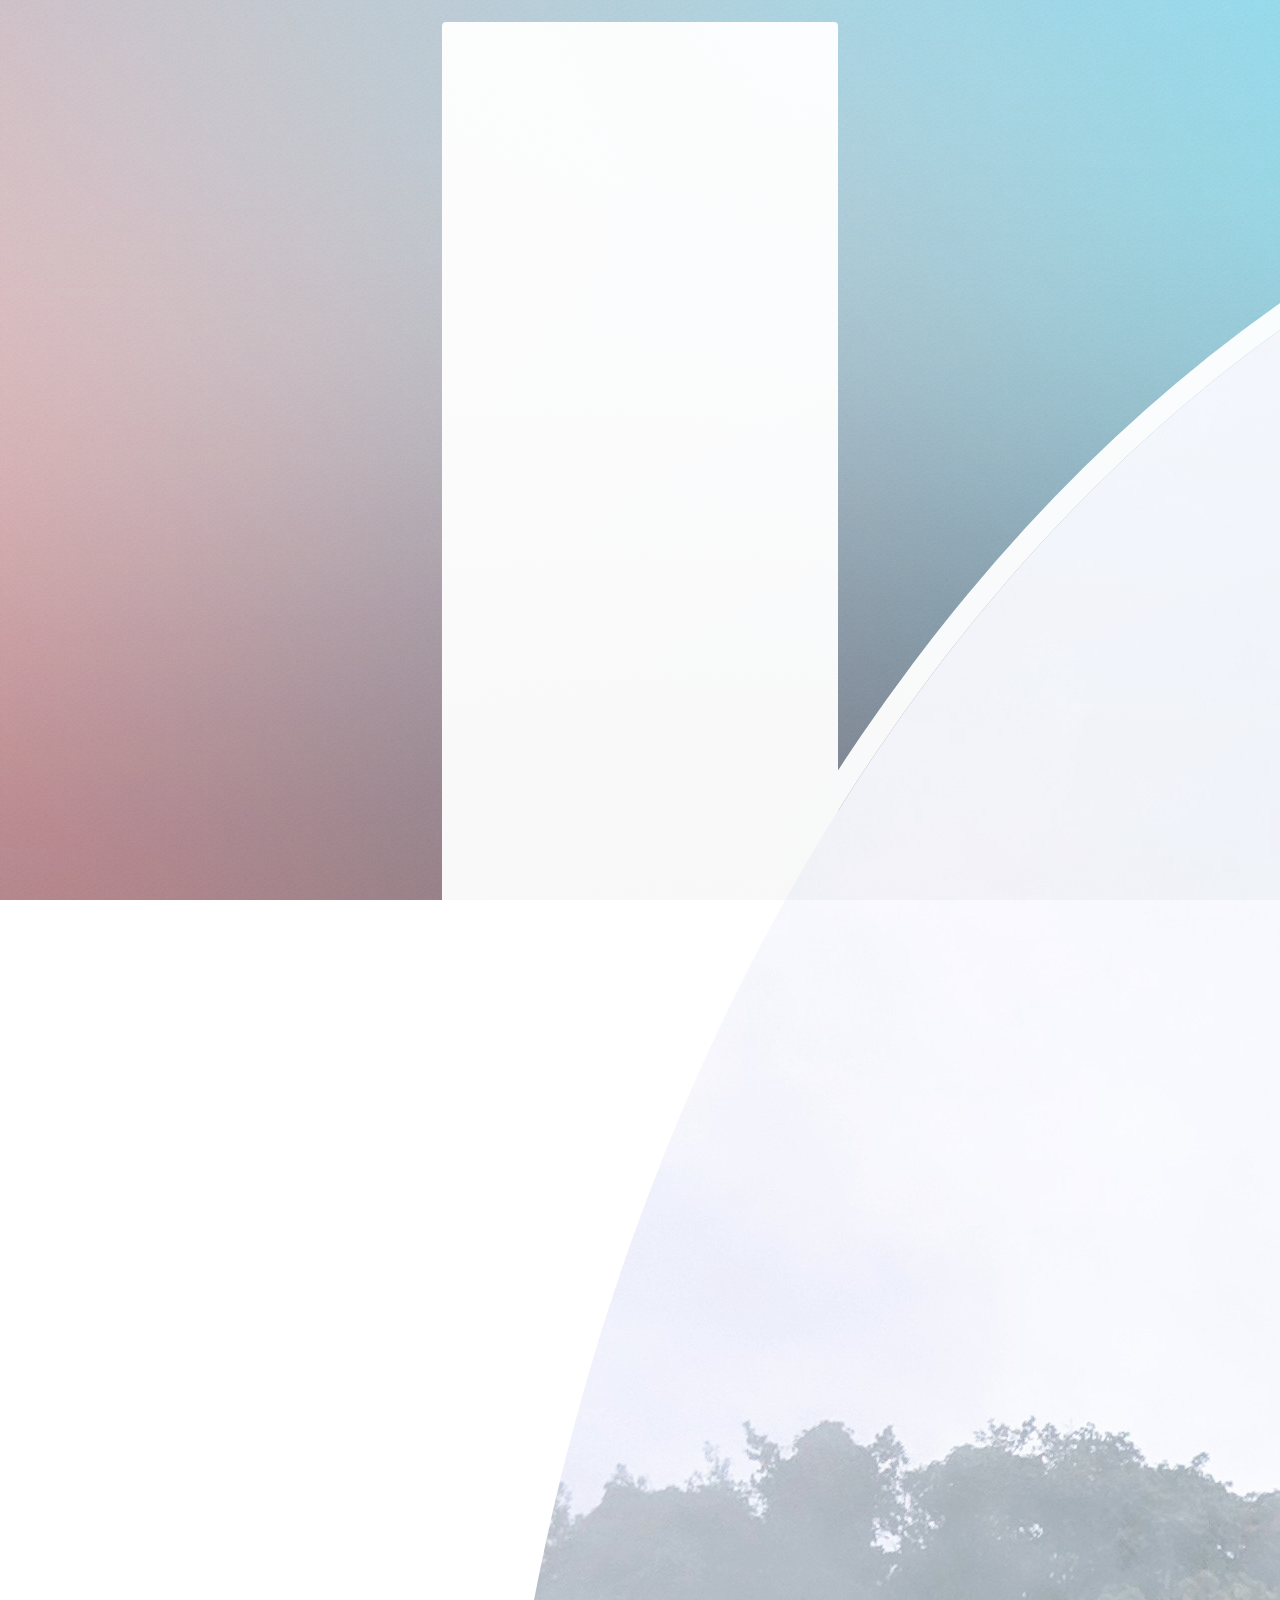
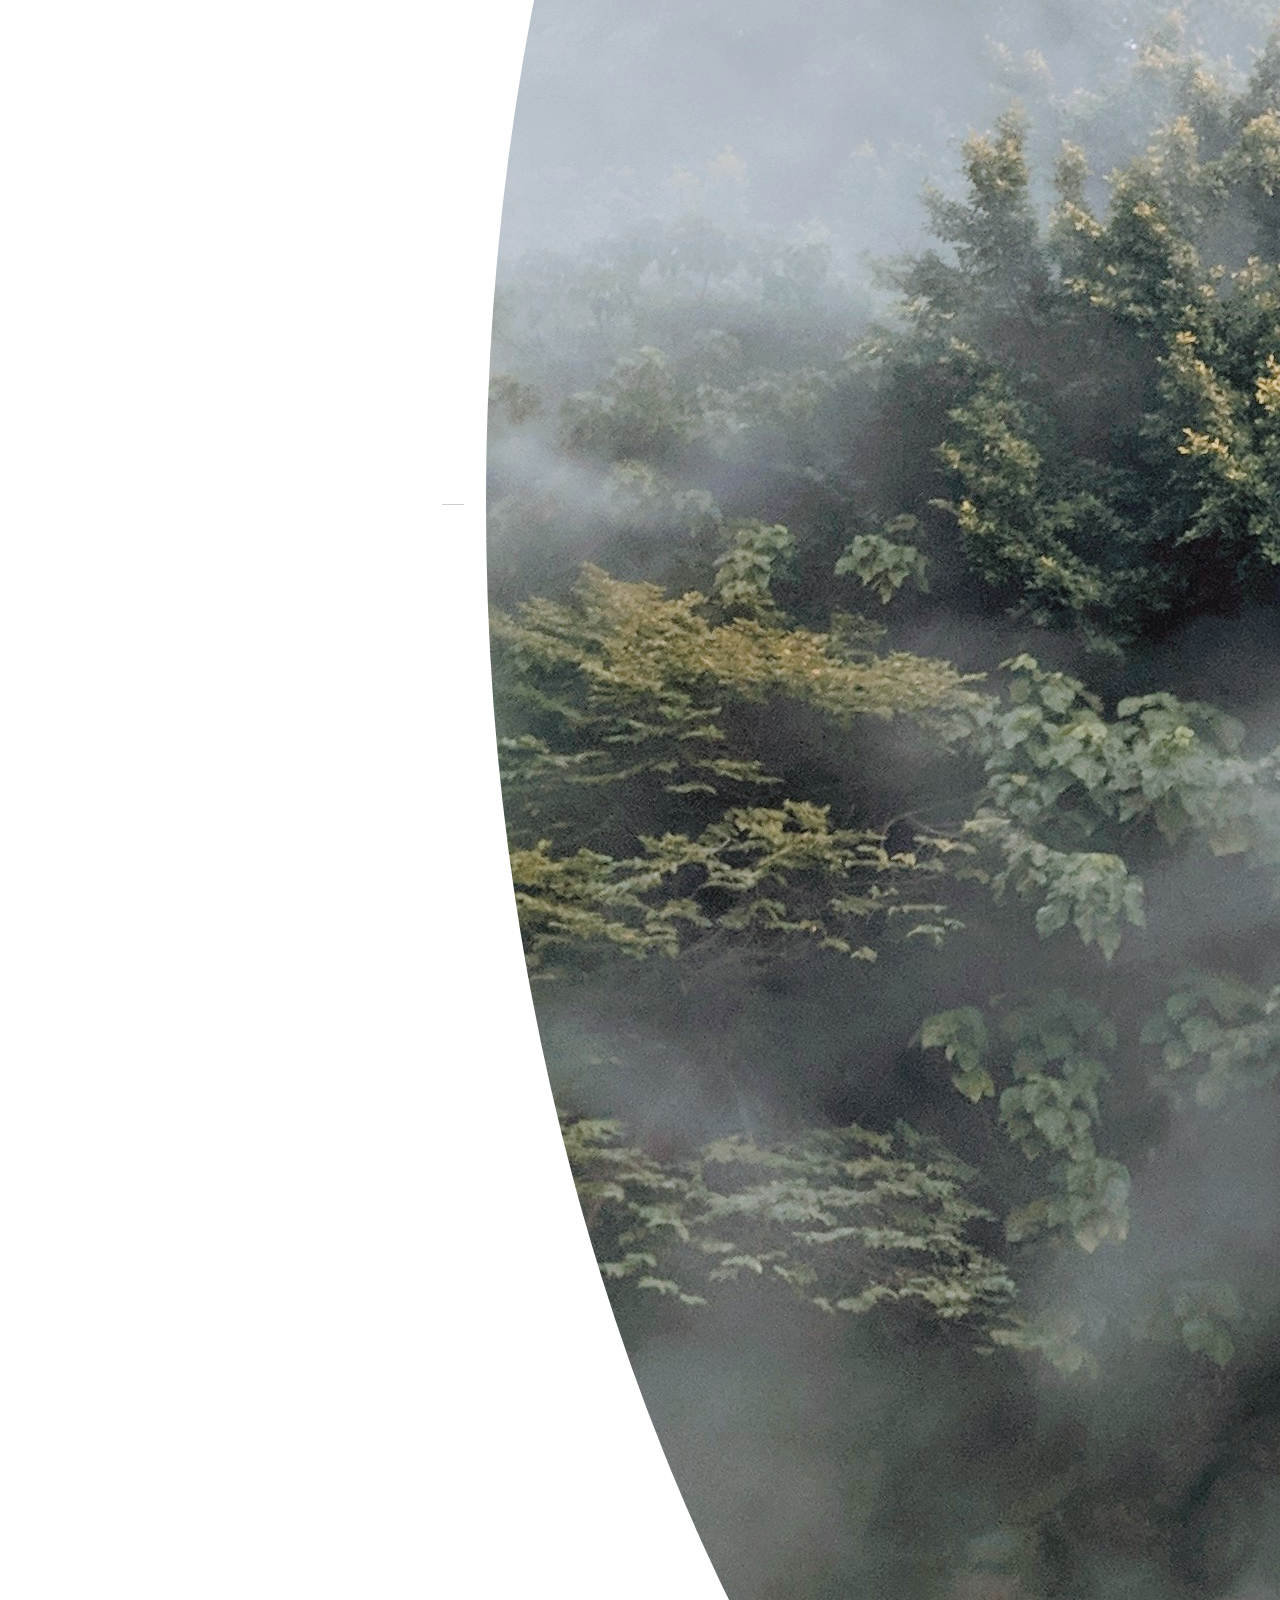
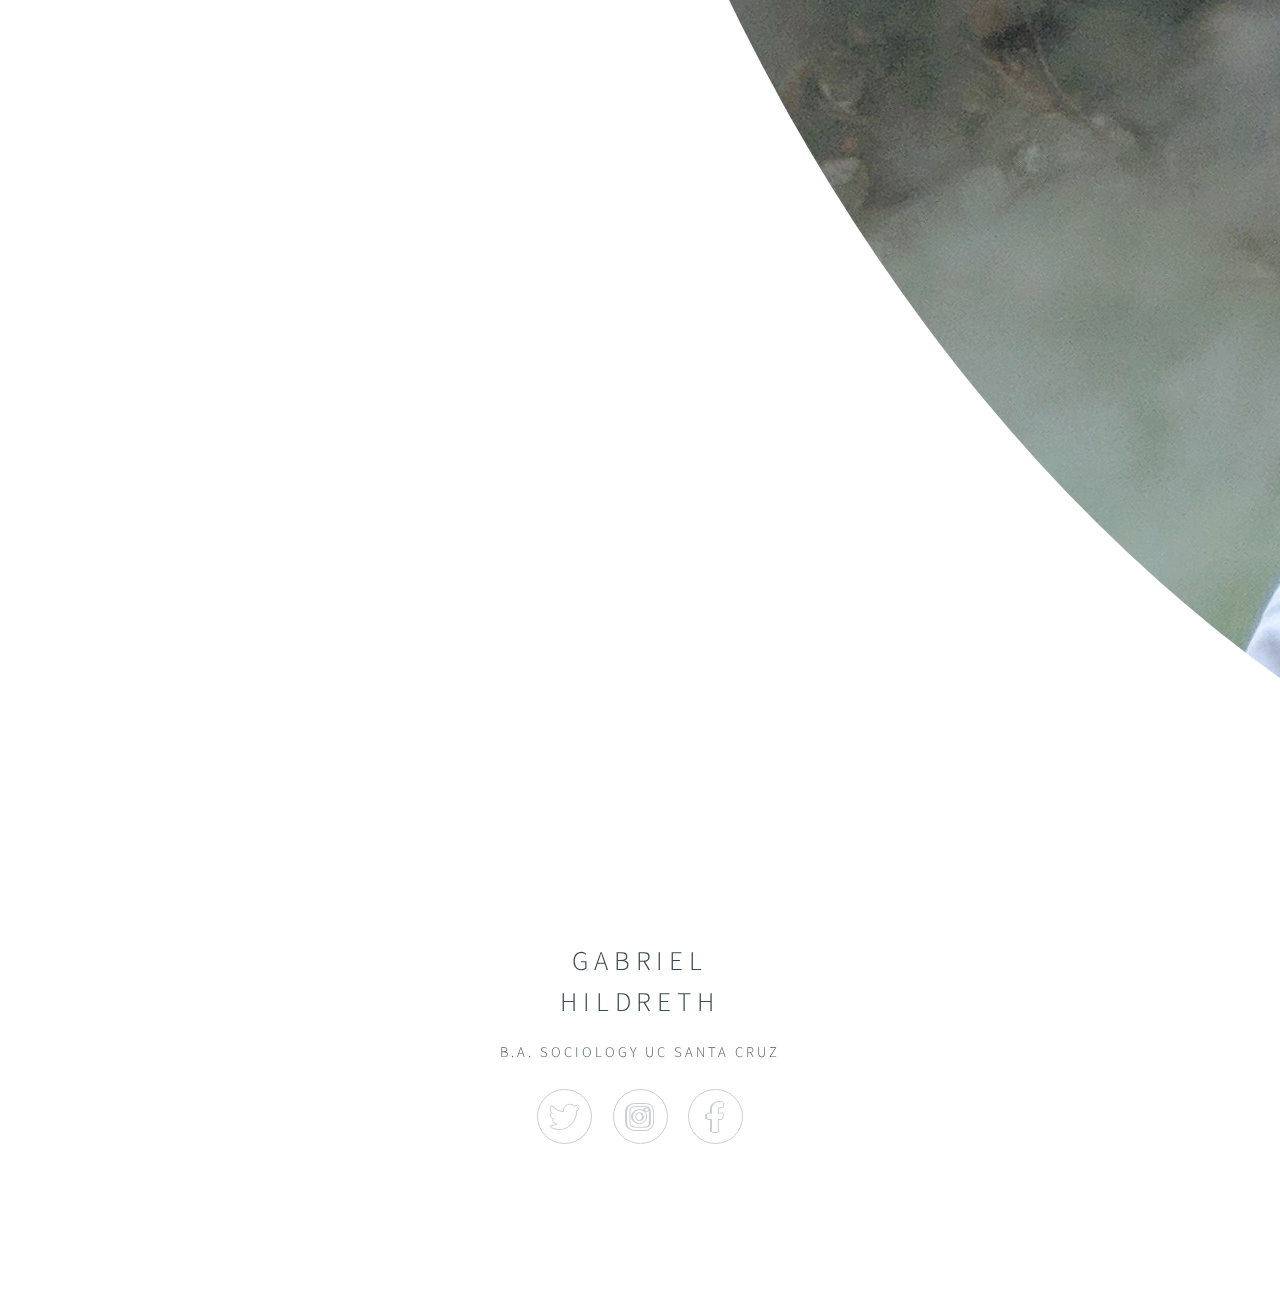
==== commit 8bbecdda: "addingImagesAndText" ====
--- a/index.html
+++ b/index.html
@@ -6,7 +6,7 @@
 -->
 <html>
 	<head>
-		<title>Identity by HTML5 UP</title>
+		<title>Gabriel Hildreth</title>
 		<meta charset="utf-8" />
 		<meta name="viewport" content="width=device-width, initial-scale=1, user-scalable=no" />
 		<link rel="stylesheet" href="assets/css/main.css" />
@@ -20,9 +20,9 @@
 				<!-- Main -->
 					<section id="main">
 						<header>
-							<span class="avatar"><img src="images/avatar.jpg" alt="" /></span>
-							<h1>Jane Doe</h1>
-							<p>Senior Psychonautics Engineer</p>
+							<span class="avatar"><img src="images/steamy.jpg" alt="" /></span>
+							<h1>Gabriel Hildreth</h1>
+							<p>B.A. Sociology UC Santa Cruz</p>
 						</header>
 						<!--
 						<hr />
@@ -63,9 +63,9 @@
 						-->
 						<footer>
 							<ul class="icons">
-								<li><a href="#" class="icon brands fa-twitter">Twitter</a></li>
-								<li><a href="#" class="icon brands fa-instagram">Instagram</a></li>
-								<li><a href="#" class="icon brands fa-facebook-f">Facebook</a></li>
+								<li><a href="https://twitter.com/Jarbs_The" class="icon brands fa-twitter">Twitter</a></li>
+								<li><a href="https://www.instagram.com/gabrielhildreth/" class="icon brands fa-instagram">Instagram</a></li>
+								<li><a href="https://www.facebook.com/gabriel.hildreth" class="icon brands fa-facebook-f">Facebook</a></li>
 							</ul>
 						</footer>
 					</section>
@@ -73,7 +73,7 @@
 				<!-- Footer -->
 					<footer id="footer">
 						<ul class="copyright">
-							<li>&copy; Jane Doe</li><li>Design: <a href="http://html5up.net">HTML5 UP</a></li>
+							<li>&copy; Gabriel Hildreth</li><li>This Design is from a cool site I found from reddit: <a href="http://html5up.net">HTML5 UP</a></li>
 						</ul>
 					</footer>
 
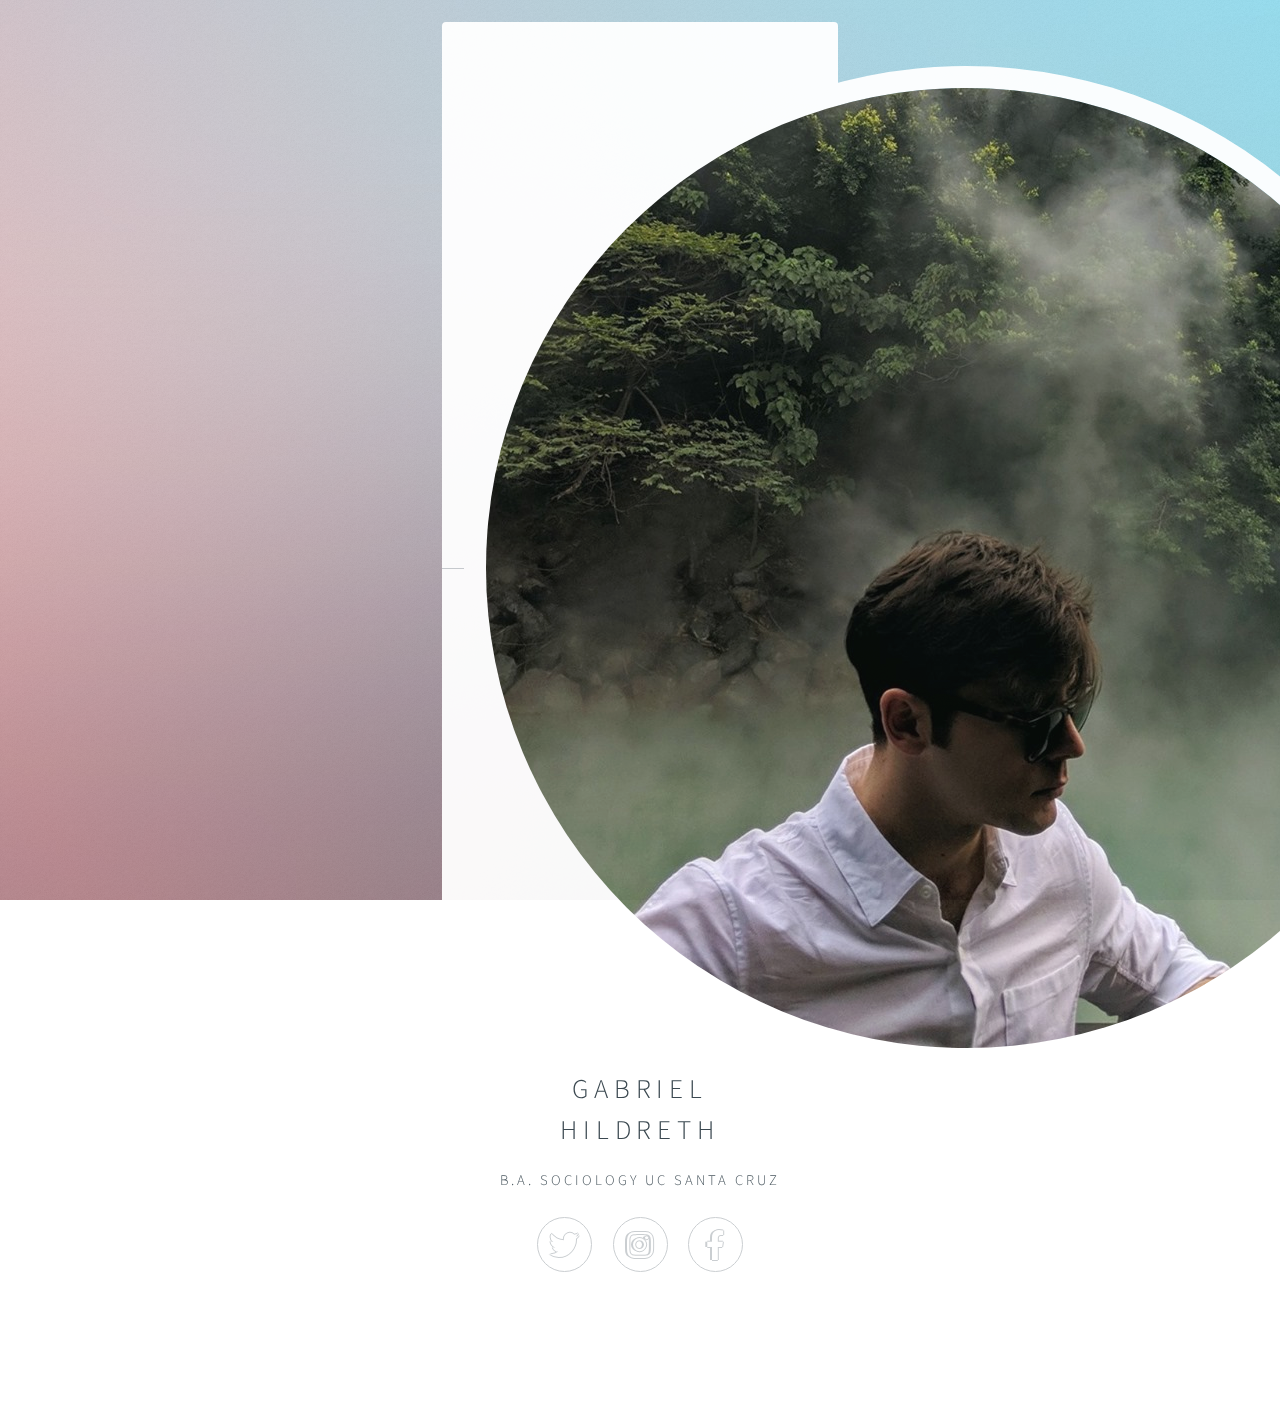
==== commit fcb70fae: "resizing picture" ====
--- a/index.html
+++ b/index.html
@@ -20,7 +20,7 @@
 				<!-- Main -->
 					<section id="main">
 						<header>
-							<span class="avatar"><img src="images/steamy.jpg" alt="" /></span>
+							<span class="avatar"><img src="images/steamyy.jpg" alt="" /></span>
 							<h1>Gabriel Hildreth</h1>
 							<p>B.A. Sociology UC Santa Cruz</p>
 						</header>
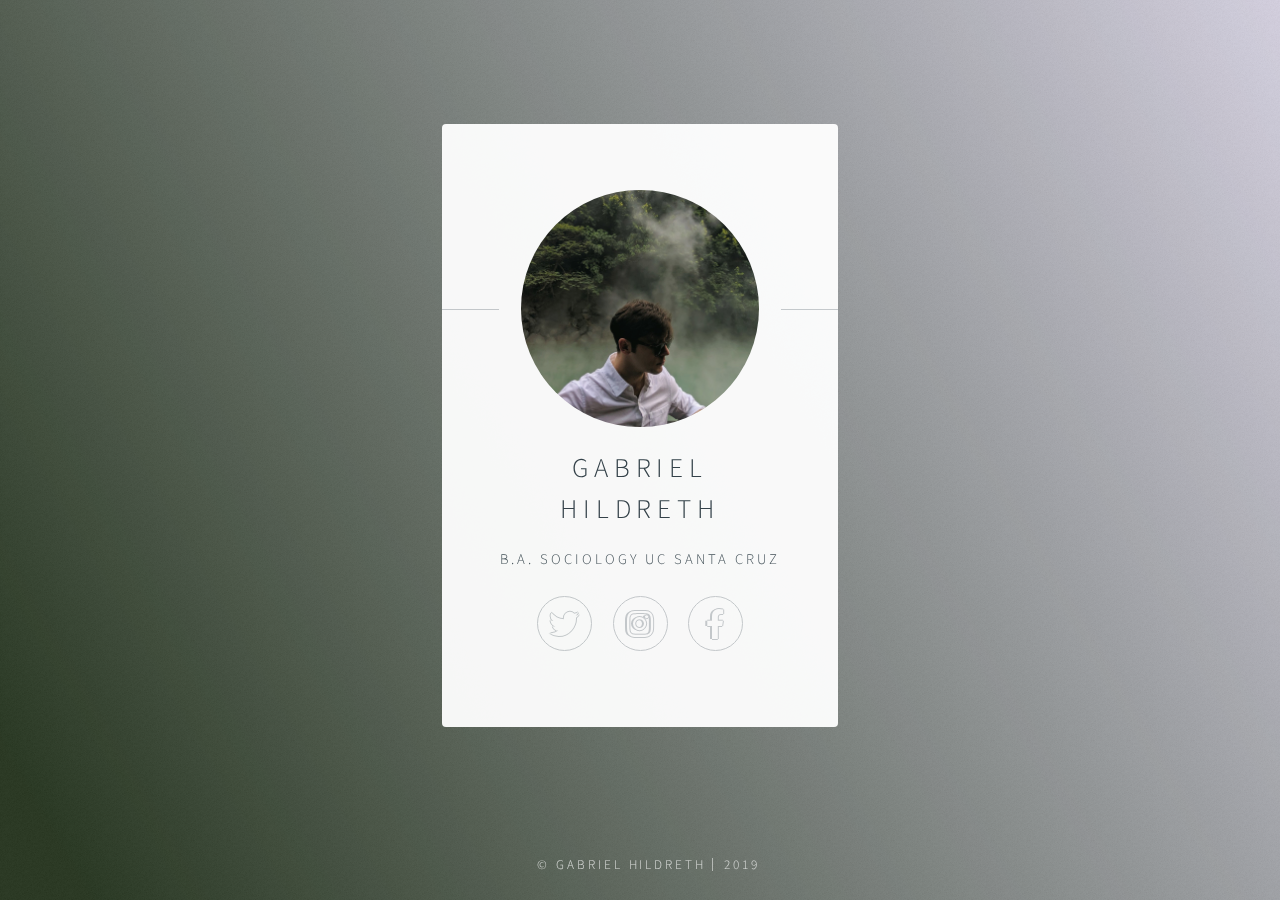
==== commit 808be2fa: "Update index.html" ====
--- a/index.html
+++ b/index.html
@@ -73,7 +73,7 @@
 				<!-- Footer -->
 					<footer id="footer">
 						<ul class="copyright">
-							<li>&copy; Gabriel Hildreth</li><li>This Design is from a cool site I found from reddit: <a href="http://html5up.net">HTML5 UP</a></li>
+							<li>&copy; Gabriel Hildreth</li><li>2019</li>
 						</ul>
 					</footer>
 
--- a/assets/css/main.css
+++ b/assets/css/main.css
@@ -112,10 +112,10 @@
 	body {
 		height: 100%;
 		background-color: #ffffff;
-		background-image: url("images/overlay.png"), -moz-linear-gradient(60deg, rgba(255, 165, 150, 0.5) 5%, rgba(0, 228, 255, 0.35)), url("../../images/bg.jpg");
-		background-image: url("images/overlay.png"), -webkit-linear-gradient(60deg, rgba(255, 165, 150, 0.5) 5%, rgba(0, 228, 255, 0.35)), url("../../images/bg.jpg");
-		background-image: url("images/overlay.png"), -ms-linear-gradient(60deg, rgba(255, 165, 150, 0.5) 5%, rgba(0, 228, 255, 0.35)), url("../../images/bg.jpg");
-		background-image: url("images/overlay.png"), linear-gradient(60deg, rgba(255, 165, 150, 0.5) 5%, rgba(0, 228, 255, 0.35)), url("../../images/bg.jpg");
+		background-image: url("images/overlay.png"), -moz-linear-gradient(60deg,rgba(36, 50, 25) 5%, rgba(217, 211, 225)), url("../../images/bg.jpg");
+		background-image: url("images/overlay.png"), -webkit-linear-gradient(60deg,rgba(36, 50, 25) 5%, rgba(217, 211, 225)), url("../../images/bg.jpg");
+		background-image: url("images/overlay.png"), -ms-linear-gradient(60deg, rgba(36, 50, 25) 5%, rgba(217, 211, 225)), url("../../images/bg.jpg");
+		background-image: url("images/overlay.png"), linear-gradient(60deg, rgba(36, 50, 25) 5%, rgba(217, 211, 225)), url("../../images/bg.jpg");
 		background-repeat: repeat,			no-repeat,			no-repeat;
 		background-size: 100px 100px, cover,				cover;
 		background-position: top left,		center center,		bottom center;
@@ -935,6 +935,7 @@
 				margin: 0 auto;
 				border-radius: 100%;
 				box-shadow: 0 0 0 1.5em #ffffff;
+				width: 77%;
 			}
 
 			#main .avatar:before {
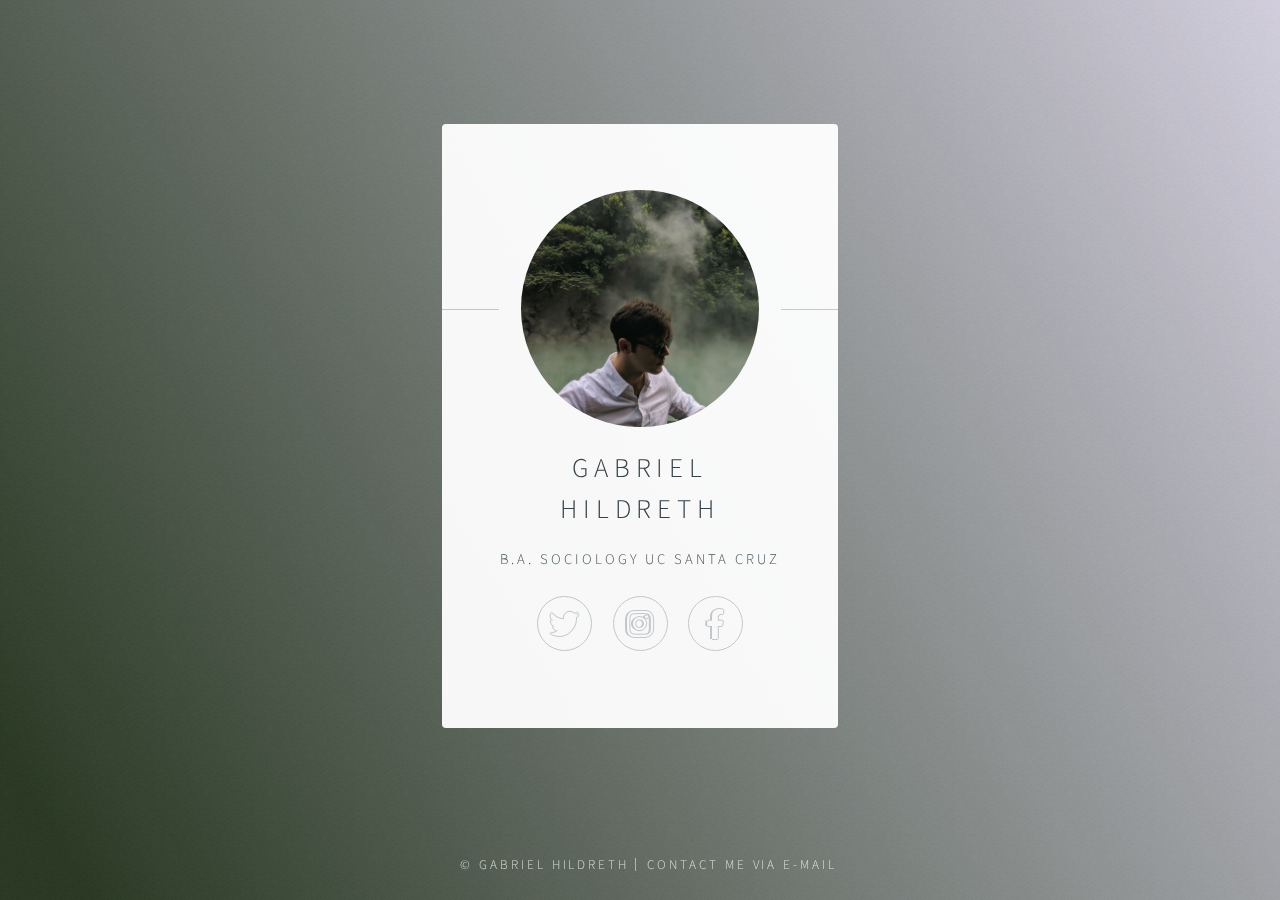
==== commit b7af4e41: "Update index.html" ====
--- a/index.html
+++ b/index.html
@@ -73,7 +73,8 @@
 				<!-- Footer -->
 					<footer id="footer">
 						<ul class="copyright">
-							<li>&copy; Gabriel Hildreth</li><li>2019</li>
+							<li>&copy; Gabriel Hildreth</li><li><a href="mailto:gabrielantonhildreth@gmail.com?
+							subject=Nice Website"> Contact Me via E-mail</a></li>
 						</ul>
 					</footer>
 
